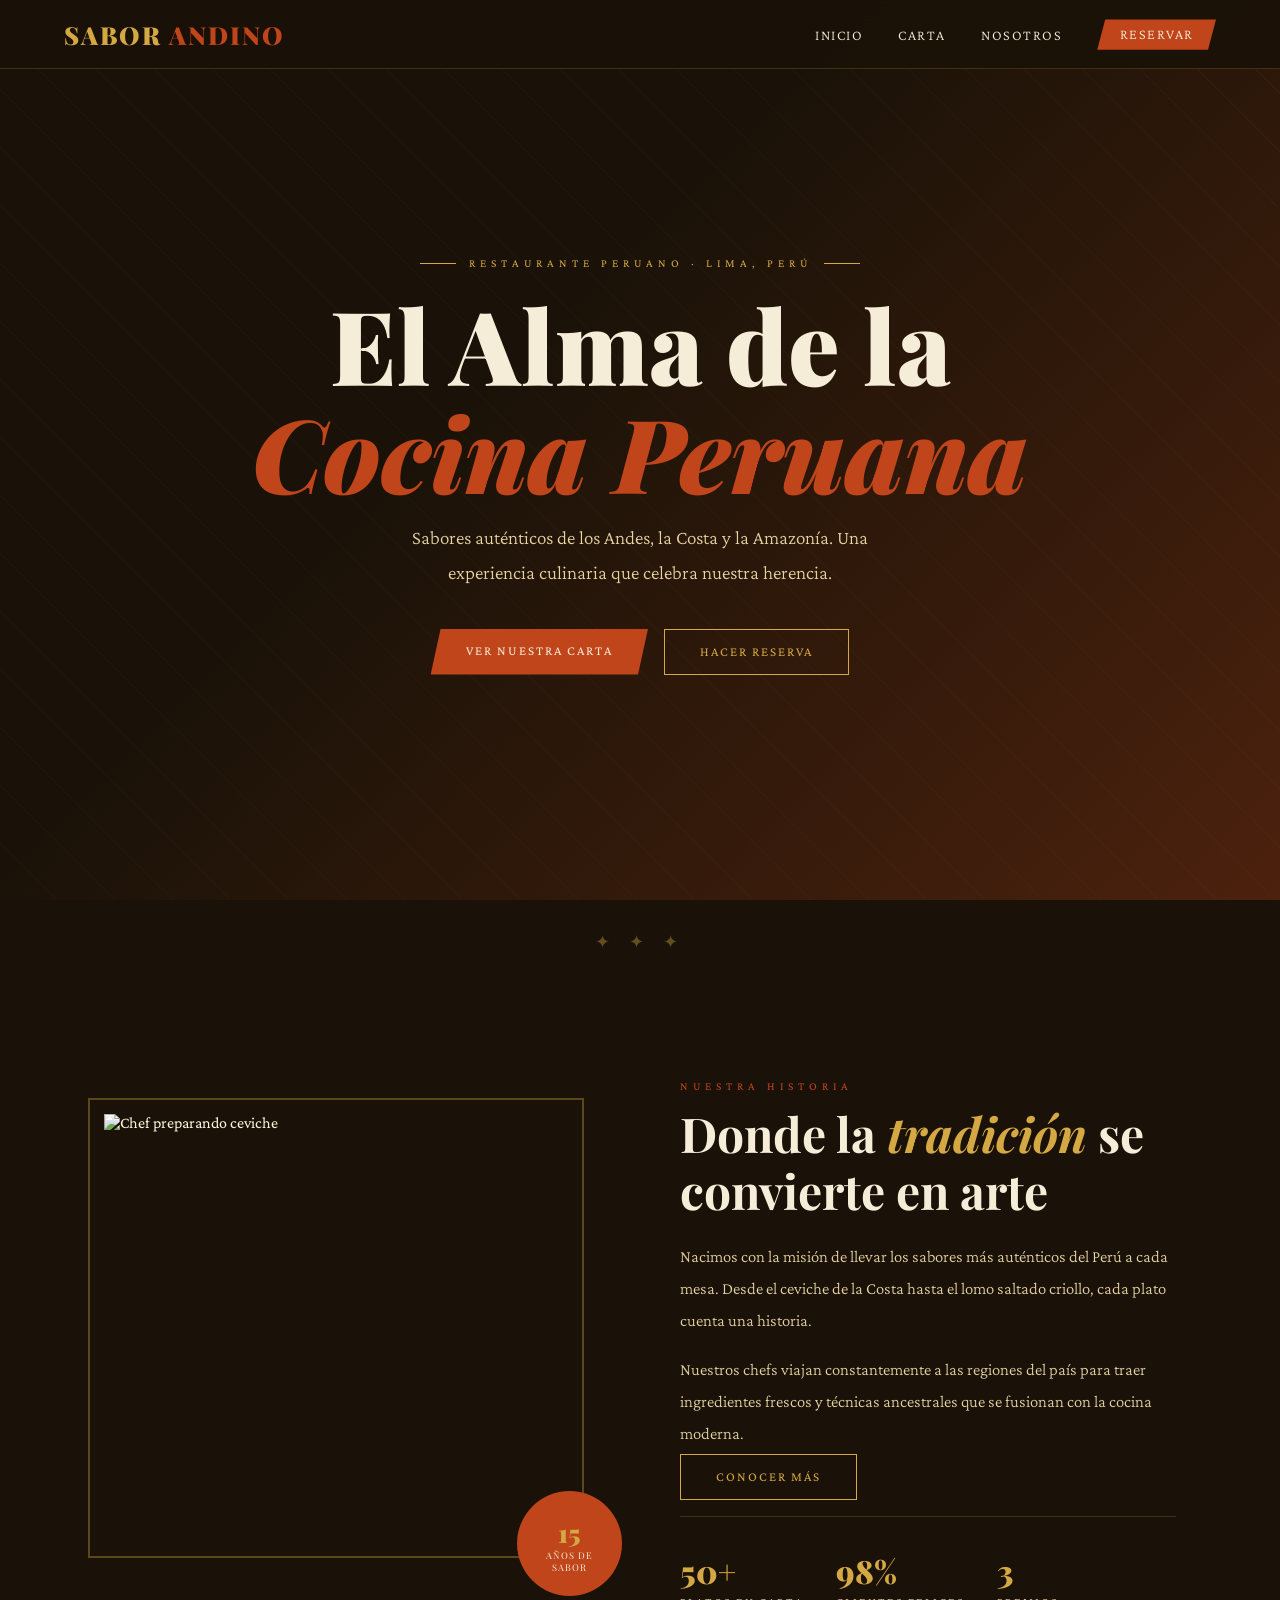
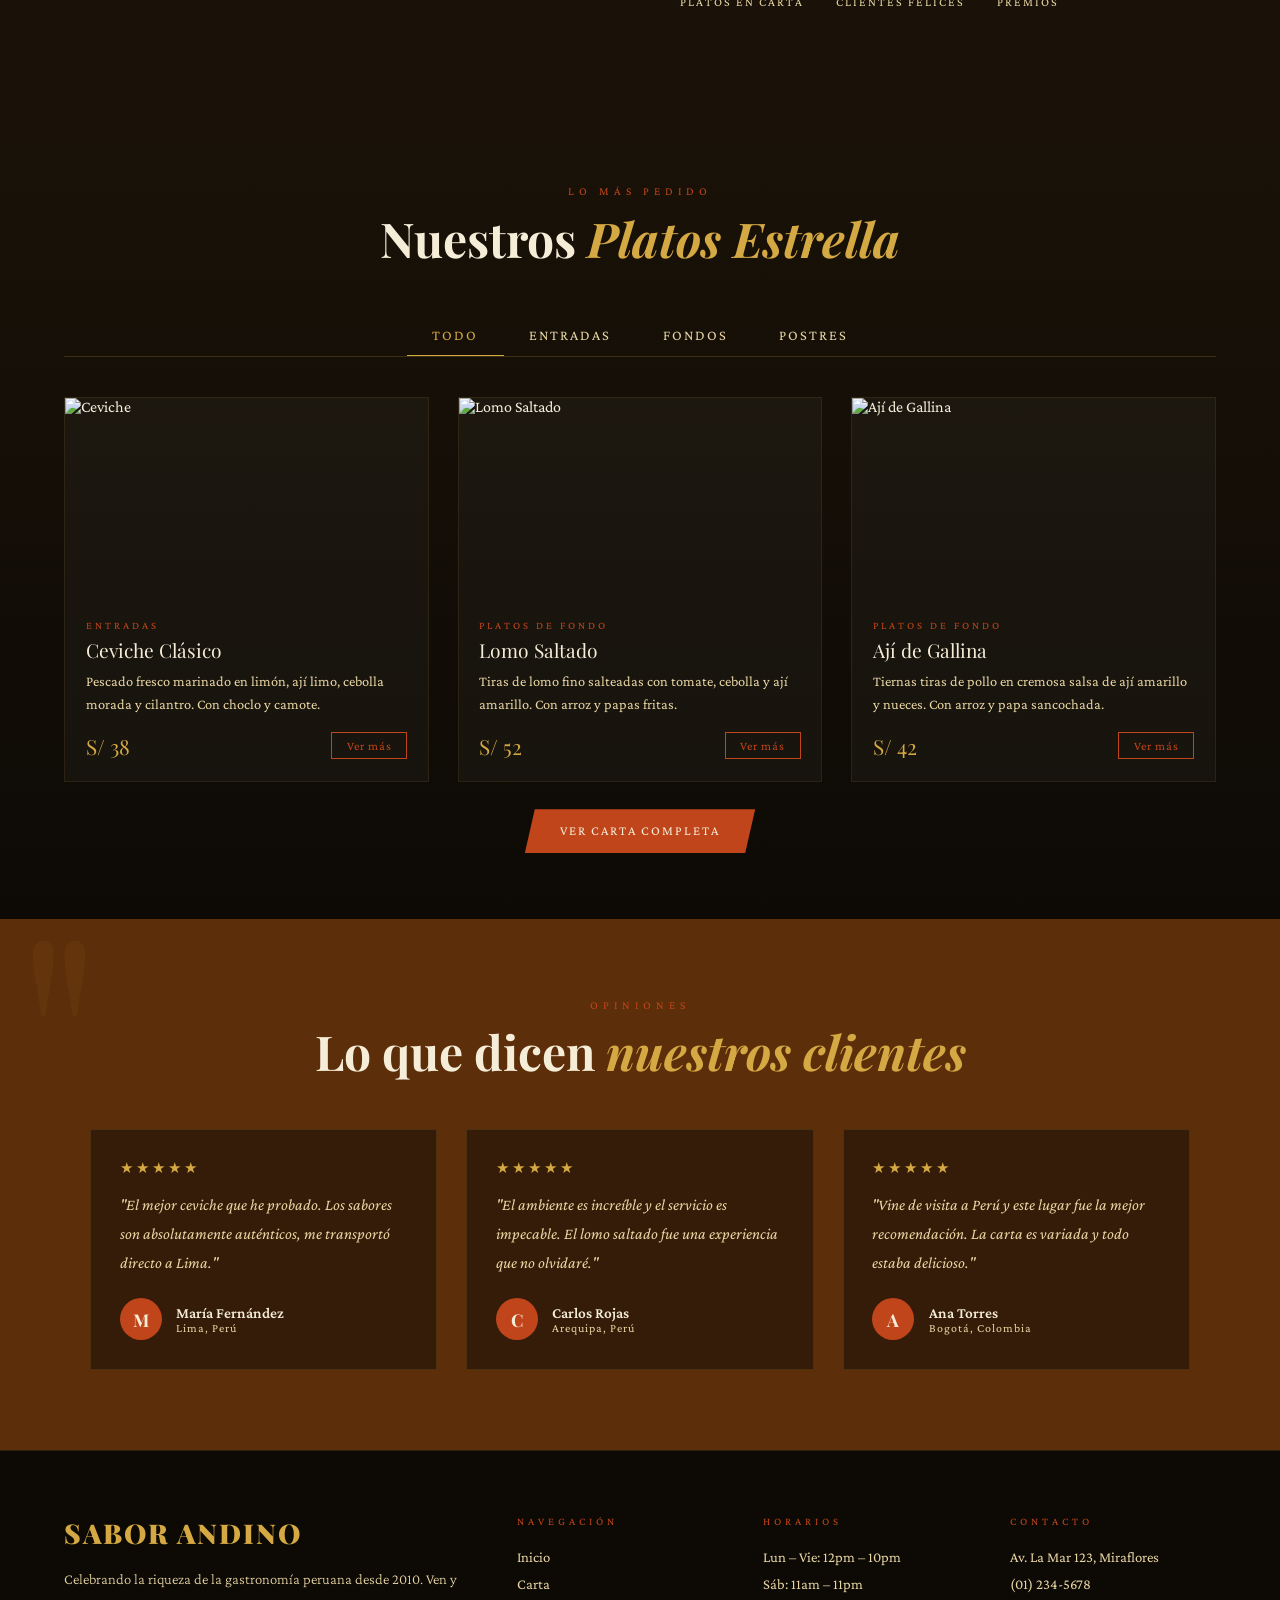
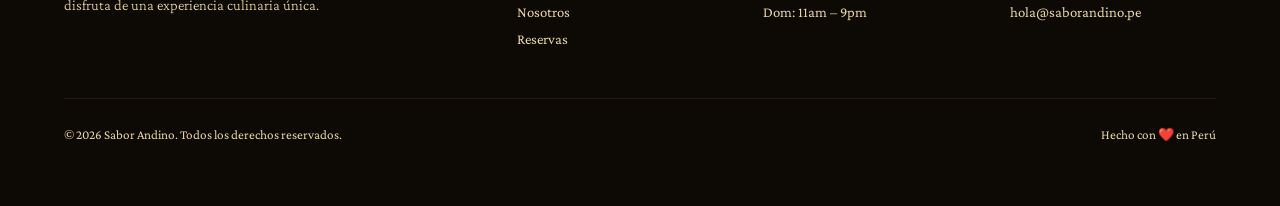
==== index.html @ c0b50a7e "Primer avance: 4 páginas con responsive" ====
<!DOCTYPE html>
<html lang="es">
<head>
  <meta charset="UTF-8" />
  <meta name="viewport" content="width=device-width, initial-scale=1.0"/>
  <title>Sabor Andino – Restaurante Peruano</title>
  <link rel="preconnect" href="https://fonts.googleapis.com"/>
  <link rel="preconnect" href="https://fonts.gstatic.com" crossorigin/>
  <link href="https://fonts.googleapis.com/css2?family=Playfair+Display:ital,wght@0,400;0,700;0,900;1,400&family=Crimson+Pro:ital,wght@0,300;0,400;0,600;1,300&display=swap" rel="stylesheet"/>
  <style>
    /* ===================== VARIABLES ===================== */
    :root {
      --terracota: #C0451A;
      --gold:      #D4A843;
      --cream:     #F5EDD8;
      --dark:      #1A1208;
      --brown:     #5C2E0A;
      --sand:      #E8D5A3;
    }

    /* ===================== RESET ===================== */
    *, *::before, *::after { margin:0; padding:0; box-sizing:border-box; }
    html { scroll-behavior:smooth; }
    body { font-family:'Crimson Pro',serif; background:var(--dark); color:var(--cream); overflow-x:hidden; }
    img  { display:block; max-width:100%; }
    a    { text-decoration:none; }

    /* ===================== NAV ===================== */
    nav {
      position:fixed; top:0; left:0; right:0; z-index:200;
      display:flex; align-items:center; justify-content:space-between;
      padding:1.1rem 4rem;
      background:rgba(26,18,8,.93);
      backdrop-filter:blur(12px);
      border-bottom:1px solid rgba(212,168,67,.2);
      transition:padding .3s;
    }
    .nav-logo {
      font-family:'Playfair Display',serif;
      font-size:1.55rem; font-weight:900;
      color:var(--gold); letter-spacing:2px; text-transform:uppercase;
    }
    .nav-logo span { color:var(--terracota); }

    /* Links desktop */
    .nav-links { list-style:none; display:flex; gap:2.2rem; }
    .nav-links a {
      color:var(--cream); font-size:.9rem;
      letter-spacing:1.5px; text-transform:uppercase; font-weight:300;
      transition:color .3s;
    }
    .nav-links a:hover { color:var(--gold); }
    .nav-links .btn-reserva {
      background:var(--terracota); color:var(--cream)!important;
      padding:.45rem 1.4rem;
      clip-path:polygon(8px 0,100% 0,calc(100% - 8px) 100%,0 100%);
    }
    .nav-links .btn-reserva:hover { background:var(--gold); color:var(--dark)!important; }

    /* Botón hamburguesa (oculto en desktop) */
    .hamburger {
      display:none; flex-direction:column; gap:5px;
      cursor:pointer; background:none; border:none; padding:4px;
    }
    .hamburger span {
      display:block; width:24px; height:2px;
      background:var(--cream); border-radius:2px;
      transition:transform .3s, opacity .3s;
    }
    .hamburger.open span:nth-child(1) { transform:translateY(7px) rotate(45deg); }
    .hamburger.open span:nth-child(2) { opacity:0; }
    .hamburger.open span:nth-child(3) { transform:translateY(-7px) rotate(-45deg); }

    /* Menú desplegable móvil */
    .mobile-menu {
      display:none; flex-direction:column;
      position:fixed; top:60px; left:0; right:0; z-index:199;
      background:rgba(26,18,8,.98);
      border-bottom:1px solid rgba(212,168,67,.2);
    }
    .mobile-menu.open { display:flex; }
    .mobile-menu a {
      color:var(--cream); font-size:1.05rem;
      letter-spacing:2px; text-transform:uppercase;
      padding:1.1rem 2rem;
      border-bottom:1px solid rgba(212,168,67,.08);
      transition:background .2s, color .2s;
    }
    .mobile-menu a:hover { background:rgba(212,168,67,.07); color:var(--gold); }
    .mobile-menu .btn-reserva-m {
      background:var(--terracota); color:var(--cream)!important;
      text-align:center; margin:1rem 2rem 1.5rem;
      padding:.8rem; clip-path:polygon(8px 0,100% 0,calc(100% - 8px) 100%,0 100%);
    }

    /* ===================== HERO ===================== */
    .hero {
      min-height:100vh; position:relative;
      display:flex; align-items:center; justify-content:center;
      overflow:hidden; padding:6rem 1.5rem 4rem;
    }
    .hero-bg {
      position:absolute; inset:0;
      background:
        linear-gradient(135deg,rgba(26,18,8,.85) 40%,rgba(192,69,26,.3) 100%),
        url('https://images.unsplash.com/photo-1555939594-58d7cb561ad1?w=1600&q=80') center/cover no-repeat;
    }
    .hero-pattern {
      position:absolute; inset:0;
      background-image:repeating-linear-gradient(45deg,transparent,transparent 40px,rgba(212,168,67,.04) 40px,rgba(212,168,67,.04) 41px);
    }
    .hero-content {
      position:relative; text-align:center;
      max-width:780px; margin:0 auto;
      animation:fadeInUp .9s ease forwards;
    }
    .hero-tag {
      font-size:.72rem; letter-spacing:5px; text-transform:uppercase;
      color:var(--gold); margin-bottom:1.3rem;
      display:flex; align-items:center; justify-content:center; gap:.8rem; flex-wrap:wrap;
    }
    .hero-tag::before,.hero-tag::after { content:''; width:36px; height:1px; background:var(--gold); }
    .hero h1 {
      font-family:'Playfair Display',serif;
      font-size:clamp(2.5rem,8vw,6.5rem);
      font-weight:900; line-height:1.05; margin-bottom:1rem;
    }
    .hero h1 em { font-style:italic; color:var(--terracota); }
    .hero-sub {
      font-size:clamp(.95rem,2.5vw,1.2rem); font-weight:300;
      color:var(--sand); max-width:460px; margin:0 auto 2.4rem; line-height:1.8;
    }
    .hero-btns { display:flex; gap:1rem; justify-content:center; flex-wrap:wrap; }
    .btn-primary {
      background:var(--terracota); color:var(--cream);
      padding:.9rem 2.2rem; font-size:.82rem;
      letter-spacing:2px; text-transform:uppercase;
      clip-path:polygon(10px 0,100% 0,calc(100% - 10px) 100%,0 100%);
      transition:all .3s; font-family:'Crimson Pro',serif;
    }
    .btn-primary:hover { background:var(--gold); color:var(--dark); transform:translateY(-2px); }
    .btn-outline {
      border:1px solid var(--gold); color:var(--gold);
      padding:.9rem 2.2rem; font-size:.82rem;
      letter-spacing:2px; text-transform:uppercase;
      transition:all .3s; font-family:'Crimson Pro',serif;
    }
    .btn-outline:hover { background:var(--gold); color:var(--dark); }

    /* ===================== UTILIDADES ===================== */
    .section-tag { font-size:.72rem; letter-spacing:5px; text-transform:uppercase; color:var(--terracota); margin-bottom:.8rem; }
    .section-title { font-family:'Playfair Display',serif; font-size:clamp(1.7rem,4vw,3rem); font-weight:700; line-height:1.2; margin-bottom:1.3rem; }
    .section-title em { font-style:italic; color:var(--gold); }
    .divider { text-align:center; padding:2rem 0; color:var(--gold); font-size:1.1rem; letter-spacing:8px; opacity:.4; }

    /* ===================== ABOUT ===================== */
    .about {
      padding:6rem 4rem; max-width:1200px; margin:0 auto;
      display:grid; grid-template-columns:1fr 1fr; gap:5rem; align-items:center;
    }
    .about-img-wrap { position:relative; }
    .about-img { width:100%; height:460px; object-fit:cover; filter:sepia(20%); }
    .about-img-accent { position:absolute; top:-16px; left:-16px; right:16px; bottom:16px; border:2px solid var(--gold); z-index:-1; opacity:.35; }
    .about-badge {
      position:absolute; bottom:-22px; right:-22px;
      width:105px; height:105px; background:var(--terracota);
      border-radius:50%; display:flex; flex-direction:column;
      align-items:center; justify-content:center; text-align:center;
      font-family:'Playfair Display',serif;
    }
    .about-badge .year { font-size:1.6rem; font-weight:900; color:var(--gold); }
    .about-badge .label { font-size:.58rem; letter-spacing:1px; text-transform:uppercase; color:var(--cream); }
    .about-text { font-size:1.05rem; line-height:1.9; color:var(--sand); font-weight:300; margin-bottom:1.1rem; }
    .about-stats { display:flex; gap:2rem; margin-top:2rem; padding-top:2rem; border-top:1px solid rgba(212,168,67,.2); flex-wrap:wrap; }
    .stat-num { font-family:'Playfair Display',serif; font-size:2rem; font-weight:900; color:var(--gold); }
    .stat-label { font-size:.75rem; letter-spacing:2px; text-transform:uppercase; color:var(--sand); margin-top:.15rem; }

    /* ===================== MENÚ ===================== */
    .menu-section { padding:5rem 4rem; background:linear-gradient(180deg,var(--dark) 0%,#0D0A05 100%); }
    .menu-section-header { text-align:center; margin-bottom:3rem; }
    .menu-tabs {
      display:flex; justify-content:center;
      margin-bottom:2.5rem; border-bottom:1px solid rgba(212,168,67,.2);
      overflow-x:auto; -webkit-overflow-scrolling:touch;
    }
    .menu-tab {
      background:none; border:none; color:var(--sand);
      padding:.75rem 1.6rem; font-family:'Crimson Pro',serif;
      font-size:.9rem; letter-spacing:2px; text-transform:uppercase;
      cursor:pointer; border-bottom:2px solid transparent;
      margin-bottom:-1px; transition:all .3s; white-space:nowrap;
    }
    .menu-tab.active,.menu-tab:hover { color:var(--gold); border-bottom-color:var(--gold); }
    .menu-grid {
      display:grid;
      grid-template-columns:repeat(auto-fit,minmax(270px,1fr));
      gap:1.8rem; max-width:1200px; margin:0 auto;
    }
    .menu-card { background:rgba(255,255,255,.03); border:1px solid rgba(212,168,67,.1); overflow:hidden; transition:all .4s; cursor:pointer; }
    .menu-card:hover { border-color:var(--gold); transform:translateY(-5px); box-shadow:0 16px 50px rgba(192,69,26,.18); }
    .menu-card-img { width:100%; height:200px; object-fit:cover; transition:transform .4s; filter:saturate(90%); }
    .menu-card:hover .menu-card-img { transform:scale(1.04); }
    .menu-card-body { padding:1.3rem; }
    .menu-card-category { font-size:.67rem; letter-spacing:3px; text-transform:uppercase; color:var(--terracota); margin-bottom:.4rem; }
    .menu-card-name { font-family:'Playfair Display',serif; font-size:1.2rem; color:var(--cream); margin-bottom:.4rem; }
    .menu-card-desc { font-size:.9rem; color:var(--sand); line-height:1.6; margin-bottom:1rem; }
    .menu-card-footer { display:flex; justify-content:space-between; align-items:center; }
    .menu-card-price { font-family:'Playfair Display',serif; font-size:1.3rem; color:var(--gold); }
    .menu-card-btn { background:none; border:1px solid var(--terracota); color:var(--terracota); padding:.35rem .9rem; font-family:'Crimson Pro',serif; font-size:.78rem; letter-spacing:1px; cursor:pointer; transition:all .3s; }
    .menu-card-btn:hover { background:var(--terracota); color:var(--cream); }
    .menu-cta { text-align:center; margin-top:2.5rem; }

    /* ===================== TESTIMONIOS ===================== */
    .testimonials { padding:5rem 4rem; background:var(--brown); position:relative; overflow:hidden; }
    .testimonials::before { content:'"'; position:absolute; top:-2rem; left:1rem; font-family:'Playfair Display',serif; font-size:18rem; color:rgba(212,168,67,.06); line-height:1; pointer-events:none; }
    .testimonials-header { text-align:center; margin-bottom:3rem; }
    .testimonials-grid { display:grid; grid-template-columns:repeat(auto-fit,minmax(250px,1fr)); gap:1.8rem; max-width:1100px; margin:0 auto; }
    .testimonial-card { background:rgba(26,18,8,.6); border:1px solid rgba(212,168,67,.15); padding:1.8rem; }
    .stars { color:var(--gold); font-size:.95rem; margin-bottom:.9rem; letter-spacing:3px; }
    .testimonial-text { font-style:italic; font-size:1rem; line-height:1.8; color:var(--sand); margin-bottom:1.3rem; }
    .testimonial-author { display:flex; align-items:center; gap:.9rem; }
    .author-avatar { width:42px; height:42px; border-radius:50%; background:var(--terracota); display:flex; align-items:center; justify-content:center; font-family:'Playfair Display',serif; font-size:1.1rem; color:var(--cream); font-weight:700; flex-shrink:0; }
    .author-name { font-weight:600; color:var(--cream); font-size:.95rem; }
    .author-location { font-size:.75rem; color:var(--sand); letter-spacing:1px; }

    /* ===================== FOOTER ===================== */
    footer { background:#0D0A05; border-top:1px solid rgba(212,168,67,.15); padding:4rem; display:grid; grid-template-columns:2fr 1fr 1fr 1fr; gap:2.5rem; }
    .footer-logo { font-family:'Playfair Display',serif; font-size:1.7rem; font-weight:900; color:var(--gold); letter-spacing:2px; text-transform:uppercase; margin-bottom:.9rem; }
    .footer-desc { font-size:.92rem; color:var(--sand); line-height:1.8; font-weight:300; }
    .footer-heading { font-size:.68rem; letter-spacing:4px; text-transform:uppercase; color:var(--terracota); margin-bottom:1.3rem; }
    footer ul { list-style:none; }
    footer ul li { margin-bottom:.65rem; }
    footer ul a { color:var(--sand); font-size:.92rem; transition:color .3s; }
    footer ul a:hover { color:var(--gold); }
    .footer-bottom { grid-column:1/-1; border-top:1px solid rgba(212,168,67,.1); padding-top:1.8rem; display:flex; justify-content:space-between; align-items:center; flex-wrap:wrap; gap:1rem; font-size:.82rem; color:var(--sand); }

    /* ===================== REVEAL ===================== */
    .reveal { opacity:0; transform:translateY(36px); transition:opacity .7s ease,transform .7s ease; }
    .reveal.visible { opacity:1; transform:translateY(0); }

    @keyframes fadeInUp { from{opacity:0;transform:translateY(28px)} to{opacity:1;transform:translateY(0)} }

    /* ============================================================
       RESPONSIVE
       Breakpoints: desktop >992 | tablet 768-992 | móvil <768 | xs <400
       ============================================================ */

    /* ---- TABLET (≤ 992px) ---- */
    @media (max-width:992px) {
      nav { padding:1rem 2rem; }

      .about { grid-template-columns:1fr; padding:5rem 2rem; gap:3rem; }
      .about-img { height:380px; }

      footer { grid-template-columns:1fr 1fr; padding:3rem 2rem; }

      .menu-section { padding:4rem 2rem; }
      .testimonials { padding:4rem 2rem; }
    }

    /* ---- MÓVIL (≤ 768px) ---- */
    @media (max-width:768px) {
      /* nav: ocultar links, mostrar hamburguesa */
      nav { padding:.85rem 1.3rem; }
      .nav-links  { display:none; }
      .hamburger  { display:flex; }

      /* hero */
      .hero { padding:5.5rem 1.2rem 3rem; }
      .hero-tag   { font-size:.63rem; letter-spacing:3px; }
      .hero-btns  { flex-direction:column; align-items:center; }
      .btn-primary,.btn-outline { width:100%; max-width:280px; text-align:center; }

      /* about */
      .about { padding:3.5rem 1.3rem; gap:2.5rem; }
      .about-img  { height:270px; }
      .about-badge { width:86px; height:86px; bottom:-16px; right:-10px; }
      .about-badge .year { font-size:1.35rem; }
      .about-img-accent { display:none; }
      .about-stats { gap:1.2rem; }

      /* menú */
      .menu-section { padding:3rem 1.3rem; }
      .menu-tabs    { justify-content:flex-start; padding-bottom:.5rem; }
      .menu-tab     { padding:.65rem 1rem; font-size:.8rem; }
      .menu-grid    { grid-template-columns:1fr; }

      /* testimonios */
      .testimonials { padding:3rem 1.3rem; }
      .testimonials::before { font-size:9rem; }
      .testimonials-grid { grid-template-columns:1fr; }

      /* footer */
      footer { grid-template-columns:1fr; padding:2.5rem 1.3rem; gap:2rem; }
      .footer-bottom { flex-direction:column; text-align:center; }
    }

    /* ---- MÓVIL PEQUEÑO (≤ 400px) ---- */
    @media (max-width:400px) {
      .nav-logo   { font-size:1.2rem; }
      .hero h1    { font-size:2rem; }
      .section-title { font-size:1.5rem; }
      .menu-tab   { padding:.55rem .75rem; font-size:.75rem; }
      .about-stats { flex-direction:column; gap:.8rem; }
    }
  </style>
</head>
<body>

<!-- ===== NAV ===== -->
<nav id="navbar">
  <div class="nav-logo">Sabor <span>Andino</span></div>

  <ul class="nav-links">
    <li><a href="index.html">Inicio</a></li>
    <li><a href="menu.html">Carta</a></li>
    <li><a href="nosotros.html">Nosotros</a></li>
    <li><a href="reservas.html" class="btn-reserva">Reservar</a></li>
  </ul>

  <button class="hamburger" id="hamburger" aria-label="Abrir menú">
    <span></span><span></span><span></span>
  </button>
</nav>

<!-- Menú móvil desplegable -->
<nav class="mobile-menu" id="mobileMenu">
  <a href="index.html">Inicio</a>
  <a href="menu.html">Carta</a>
  <a href="nosotros.html">Nosotros</a>
  <a href="reservas.html" class="btn-reserva-m">Reservar Mesa</a>
</nav>

<!-- ===== HERO ===== -->
<section class="hero">
  <div class="hero-bg"></div>
  <div class="hero-pattern"></div>
  <div class="hero-content">
    <div class="hero-tag">Restaurante Peruano · Lima, Perú</div>
    <h1>El Alma de la<br/><em>Cocina Peruana</em></h1>
    <p class="hero-sub">Sabores auténticos de los Andes, la Costa y la Amazonía. Una experiencia culinaria que celebra nuestra herencia.</p>
    <div class="hero-btns">
      <a href="menu.html" class="btn-primary">Ver Nuestra Carta</a>
      <a href="reservas.html" class="btn-outline">Hacer Reserva</a>
    </div>
  </div>
</section>

<div class="divider">✦ ✦ ✦</div>

<!-- ===== ABOUT ===== -->
<section class="about">
  <div class="about-img-wrap reveal">
    <div class="about-img-accent"></div>
    <img class="about-img" src="https://images.unsplash.com/photo-1565299585323-38d6b0865b47?w=800&q=80" alt="Chef preparando ceviche"/>
    <div class="about-badge"><div class="year">15</div><div class="label">años de<br/>sabor</div></div>
  </div>
  <div class="reveal">
    <div class="section-tag">Nuestra Historia</div>
    <h2 class="section-title">Donde la <em>tradición</em> se convierte en arte</h2>
    <p class="about-text">Nacimos con la misión de llevar los sabores más auténticos del Perú a cada mesa. Desde el ceviche de la Costa hasta el lomo saltado criollo, cada plato cuenta una historia.</p>
    <p class="about-text">Nuestros chefs viajan constantemente a las regiones del país para traer ingredientes frescos y técnicas ancestrales que se fusionan con la cocina moderna.</p>
    <a href="nosotros.html" class="btn-outline">Conocer Más</a>
    <div class="about-stats">
      <div><div class="stat-num">50+</div><div class="stat-label">Platos en carta</div></div>
      <div><div class="stat-num">98%</div><div class="stat-label">Clientes felices</div></div>
      <div><div class="stat-num">3</div><div class="stat-label">Premios</div></div>
    </div>
  </div>
</section>

<!-- ===== MENÚ PREVIEW ===== -->
<section class="menu-section">
  <div class="menu-section-header reveal">
    <div class="section-tag">Lo más pedido</div>
    <h2 class="section-title">Nuestros <em>Platos Estrella</em></h2>
  </div>
  <div class="menu-tabs">
    <button class="menu-tab active" onclick="filterMenu('todo',this)">Todo</button>
    <button class="menu-tab" onclick="filterMenu('entradas',this)">Entradas</button>
    <button class="menu-tab" onclick="filterMenu('fondos',this)">Fondos</button>
    <button class="menu-tab" onclick="filterMenu('postres',this)">Postres</button>
  </div>
  <div class="menu-grid" id="menuGrid">
    <div class="menu-card reveal" data-cat="entradas">
      <img class="menu-card-img" src="https://images.unsplash.com/photo-1565299624946-b28f40a0ae38?w=600&q=80" alt="Ceviche"/>
      <div class="menu-card-body">
        <div class="menu-card-category">Entradas</div>
        <div class="menu-card-name">Ceviche Clásico</div>
        <p class="menu-card-desc">Pescado fresco marinado en limón, ají limo, cebolla morada y cilantro. Con choclo y camote.</p>
        <div class="menu-card-footer"><div class="menu-card-price">S/ 38</div><button class="menu-card-btn" onclick="window.location='menu.html'">Ver más</button></div>
      </div>
    </div>
    <div class="menu-card reveal" data-cat="fondos">
      <img class="menu-card-img" src="https://images.unsplash.com/photo-1432139555190-58524dae6a55?w=600&q=80" alt="Lomo Saltado"/>
      <div class="menu-card-body">
        <div class="menu-card-category">Platos de Fondo</div>
        <div class="menu-card-name">Lomo Saltado</div>
        <p class="menu-card-desc">Tiras de lomo fino salteadas con tomate, cebolla y ají amarillo. Con arroz y papas fritas.</p>
        <div class="menu-card-footer"><div class="menu-card-price">S/ 52</div><button class="menu-card-btn" onclick="window.location='menu.html'">Ver más</button></div>
      </div>
    </div>
    <div class="menu-card reveal" data-cat="fondos">
      <img class="menu-card-img" src="https://images.unsplash.com/photo-1534482421-64566f976cfa?w=600&q=80" alt="Ají de Gallina"/>
      <div class="menu-card-body">
        <div class="menu-card-category">Platos de Fondo</div>
        <div class="menu-card-name">Ají de Gallina</div>
        <p class="menu-card-desc">Tiernas tiras de pollo en cremosa salsa de ají amarillo y nueces. Con arroz y papa sancochada.</p>
        <div class="menu-card-footer"><div class="menu-card-price">S/ 42</div><button class="menu-card-btn" onclick="window.location='menu.html'">Ver más</button></div>
      </div>
    </div>
  </div>
  <div class="menu-cta reveal"><a href="menu.html" class="btn-primary">Ver Carta Completa</a></div>
</section>

<!-- ===== TESTIMONIOS ===== -->
<section class="testimonials">
  <div class="testimonials-header reveal">
    <div class="section-tag">Opiniones</div>
    <h2 class="section-title">Lo que dicen <em>nuestros clientes</em></h2>
  </div>
  <div class="testimonials-grid">
    <div class="testimonial-card reveal">
      <div class="stars">★★★★★</div>
      <p class="testimonial-text">"El mejor ceviche que he probado. Los sabores son absolutamente auténticos, me transportó directo a Lima."</p>
      <div class="testimonial-author"><div class="author-avatar">M</div><div><div class="author-name">María Fernández</div><div class="author-location">Lima, Perú</div></div></div>
    </div>
    <div class="testimonial-card reveal">
      <div class="stars">★★★★★</div>
      <p class="testimonial-text">"El ambiente es increíble y el servicio es impecable. El lomo saltado fue una experiencia que no olvidaré."</p>
      <div class="testimonial-author"><div class="author-avatar">C</div><div><div class="author-name">Carlos Rojas</div><div class="author-location">Arequipa, Perú</div></div></div>
    </div>
    <div class="testimonial-card reveal">
      <div class="stars">★★★★★</div>
      <p class="testimonial-text">"Vine de visita a Perú y este lugar fue la mejor recomendación. La carta es variada y todo estaba delicioso."</p>
      <div class="testimonial-author"><div class="author-avatar">A</div><div><div class="author-name">Ana Torres</div><div class="author-location">Bogotá, Colombia</div></div></div>
    </div>
  </div>
</section>

<!-- ===== FOOTER ===== -->
<footer>
  <div>
    <div class="footer-logo">Sabor Andino</div>
    <p class="footer-desc">Celebrando la riqueza de la gastronomía peruana desde 2010. Ven y disfruta de una experiencia culinaria única.</p>
  </div>
  <div>
    <div class="footer-heading">Navegación</div>
    <ul>
      <li><a href="index.html">Inicio</a></li>
      <li><a href="menu.html">Carta</a></li>
      <li><a href="nosotros.html">Nosotros</a></li>
      <li><a href="reservas.html">Reservas</a></li>
    </ul>
  </div>
  <div>
    <div class="footer-heading">Horarios</div>
    <ul>
      <li><a href="#">Lun – Vie: 12pm – 10pm</a></li>
      <li><a href="#">Sáb: 11am – 11pm</a></li>
      <li><a href="#">Dom: 11am – 9pm</a></li>
    </ul>
  </div>
  <div>
    <div class="footer-heading">Contacto</div>
    <ul>
      <li><a href="#">Av. La Mar 123, Miraflores</a></li>
      <li><a href="#">(01) 234-5678</a></li>
      <li><a href="#">hola@saborandino.pe</a></li>
    </ul>
  </div>
  <div class="footer-bottom">
    <span>© 2026 Sabor Andino. Todos los derechos reservados.</span>
    <span>Hecho con ❤️ en Perú</span>
  </div>
</footer>

<script>
  /* Hamburguesa */
  const hamburger  = document.getElementById('hamburger');
  const mobileMenu = document.getElementById('mobileMenu');
  hamburger.addEventListener('click', () => {
    hamburger.classList.toggle('open');
    mobileMenu.classList.toggle('open');
  });
  mobileMenu.querySelectorAll('a').forEach(l => l.addEventListener('click', () => {
    hamburger.classList.remove('open');
    mobileMenu.classList.remove('open');
  }));

  /* Scroll reveal */
  const observer = new IntersectionObserver(entries => {
    entries.forEach(e => { if(e.isIntersecting) e.target.classList.add('visible'); });
  }, { threshold:0.1 });
  document.querySelectorAll('.reveal').forEach(r => observer.observe(r));

  /* Filtro menú */
  function filterMenu(cat, btn) {
    document.querySelectorAll('.menu-tab').forEach(t => t.classList.remove('active'));
    btn.classList.add('active');
    document.querySelectorAll('.menu-card').forEach(c => {
      c.style.display = (cat === 'todo' || c.dataset.cat === cat) ? 'block' : 'none';
    });
  }

  /* Nav shrink en scroll */
  window.addEventListener('scroll', () => {
    document.getElementById('navbar').style.padding =
      window.scrollY > 40 ? '.7rem 4rem' : '1.1rem 4rem';
  });
</script>
</body>
</html>
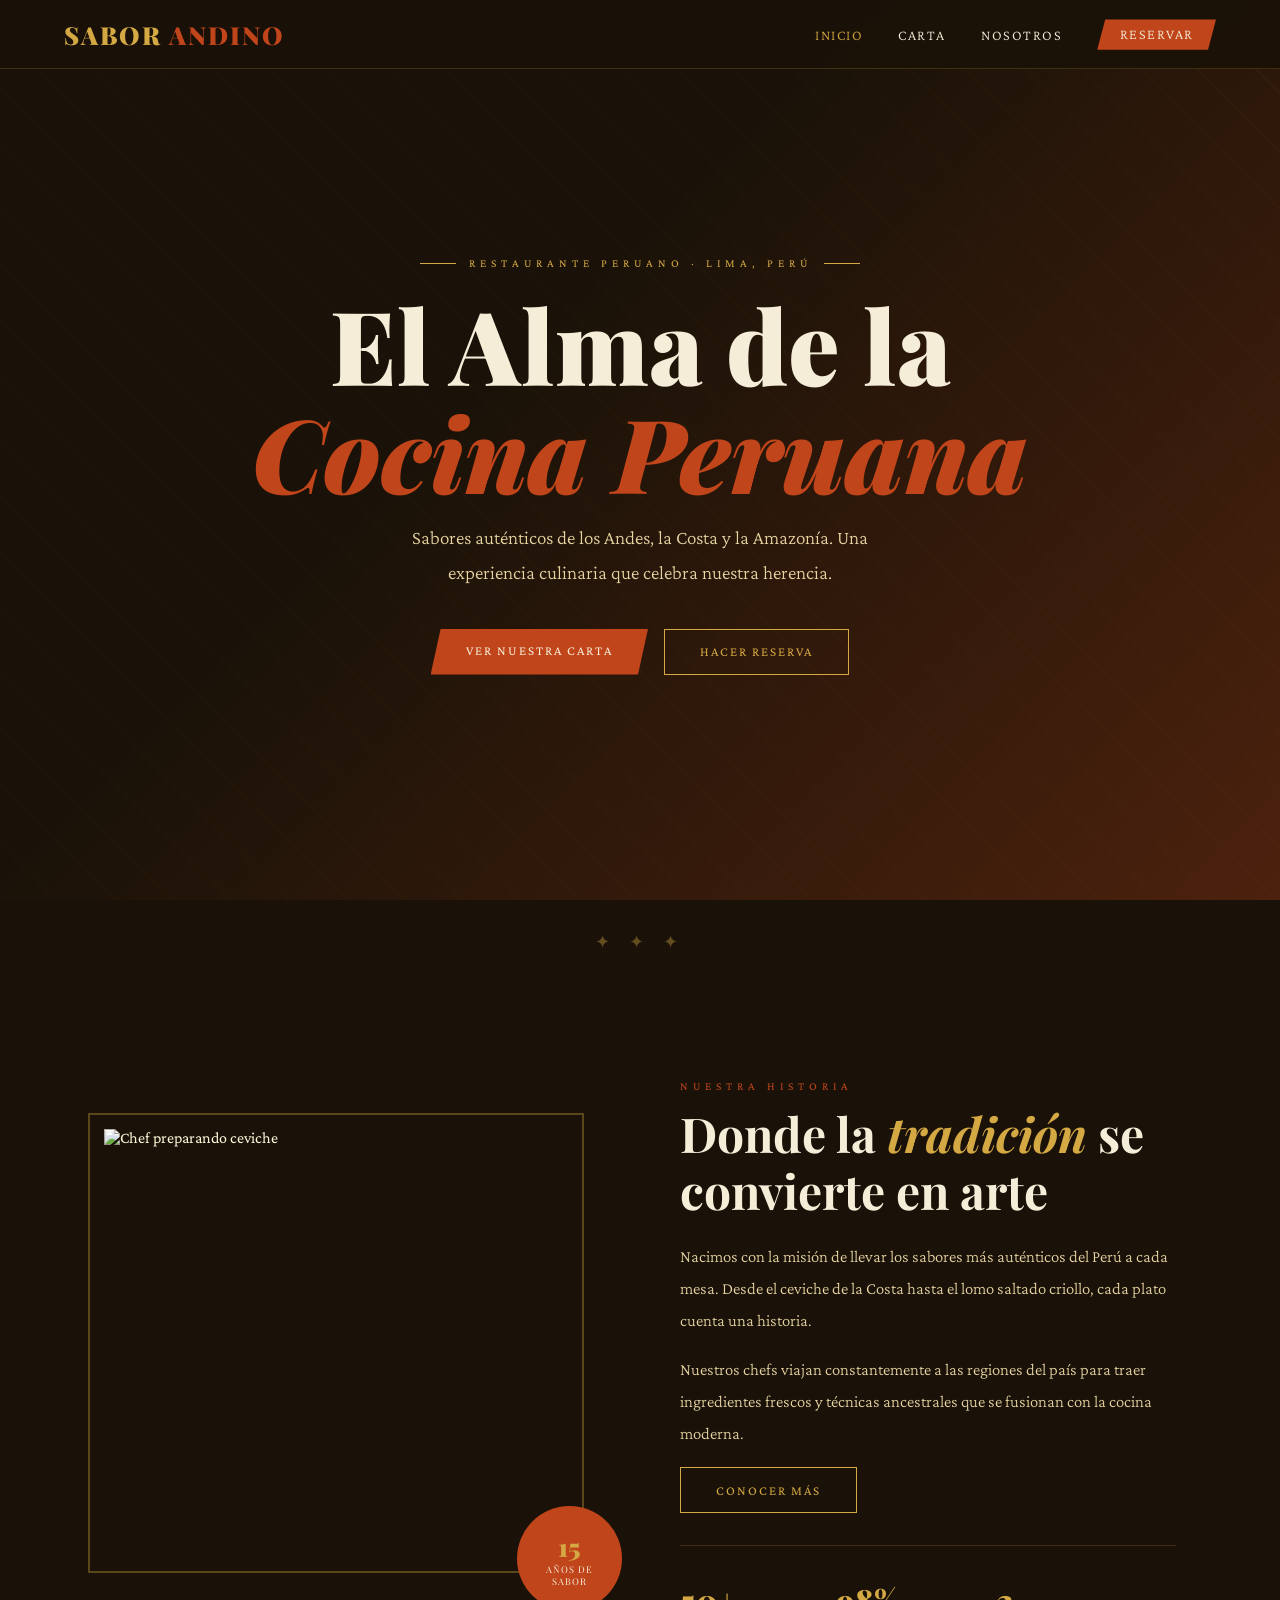
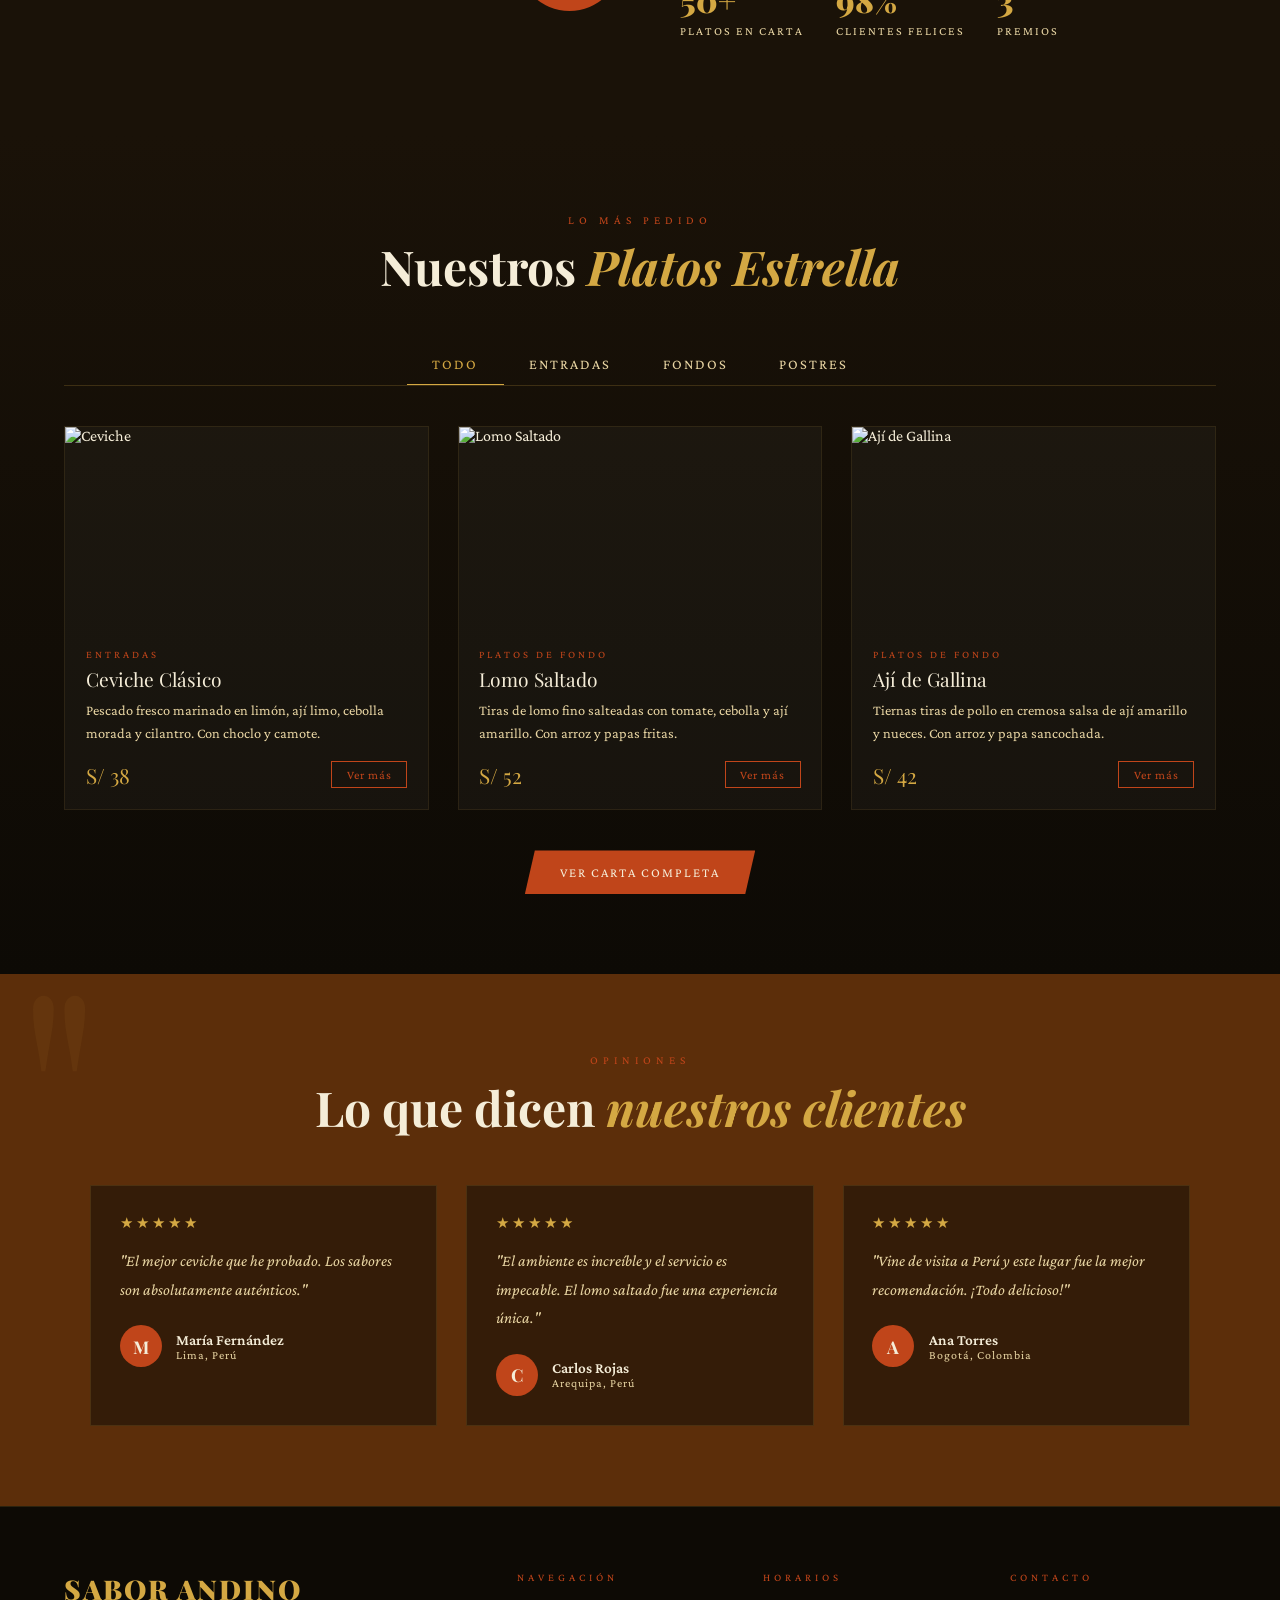
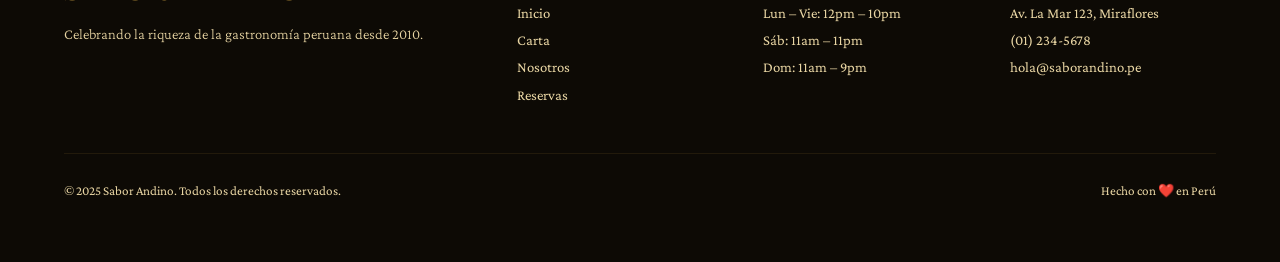
==== commit d9605a47: "Refactor: separar CSS en carpetas, responsive y estructura HTML limpia" ====
--- a/index.html
+++ b/index.html
@@ -1,513 +1,212 @@
 <!DOCTYPE html>
 <html lang="es">
 <head>
-  <meta charset="UTF-8" />
+  <meta charset="UTF-8"/>
   <meta name="viewport" content="width=device-width, initial-scale=1.0"/>
   <title>Sabor Andino – Restaurante Peruano</title>
   <link rel="preconnect" href="https://fonts.googleapis.com"/>
   <link rel="preconnect" href="https://fonts.gstatic.com" crossorigin/>
   <link href="https://fonts.googleapis.com/css2?family=Playfair+Display:ital,wght@0,400;0,700;0,900;1,400&family=Crimson+Pro:ital,wght@0,300;0,400;0,600;1,300&display=swap" rel="stylesheet"/>
-  <style>
-    /* ===================== VARIABLES ===================== */
-    :root {
-      --terracota: #C0451A;
-      --gold:      #D4A843;
-      --cream:     #F5EDD8;
-      --dark:      #1A1208;
-      --brown:     #5C2E0A;
-      --sand:      #E8D5A3;
-    }
-
-    /* ===================== RESET ===================== */
-    *, *::before, *::after { margin:0; padding:0; box-sizing:border-box; }
-    html { scroll-behavior:smooth; }
-    body { font-family:'Crimson Pro',serif; background:var(--dark); color:var(--cream); overflow-x:hidden; }
-    img  { display:block; max-width:100%; }
-    a    { text-decoration:none; }
-
-    /* ===================== NAV ===================== */
-    nav {
-      position:fixed; top:0; left:0; right:0; z-index:200;
-      display:flex; align-items:center; justify-content:space-between;
-      padding:1.1rem 4rem;
-      background:rgba(26,18,8,.93);
-      backdrop-filter:blur(12px);
-      border-bottom:1px solid rgba(212,168,67,.2);
-      transition:padding .3s;
-    }
-    .nav-logo {
-      font-family:'Playfair Display',serif;
-      font-size:1.55rem; font-weight:900;
-      color:var(--gold); letter-spacing:2px; text-transform:uppercase;
-    }
-    .nav-logo span { color:var(--terracota); }
-
-    /* Links desktop */
-    .nav-links { list-style:none; display:flex; gap:2.2rem; }
-    .nav-links a {
-      color:var(--cream); font-size:.9rem;
-      letter-spacing:1.5px; text-transform:uppercase; font-weight:300;
-      transition:color .3s;
-    }
-    .nav-links a:hover { color:var(--gold); }
-    .nav-links .btn-reserva {
-      background:var(--terracota); color:var(--cream)!important;
-      padding:.45rem 1.4rem;
-      clip-path:polygon(8px 0,100% 0,calc(100% - 8px) 100%,0 100%);
-    }
-    .nav-links .btn-reserva:hover { background:var(--gold); color:var(--dark)!important; }
-
-    /* Botón hamburguesa (oculto en desktop) */
-    .hamburger {
-      display:none; flex-direction:column; gap:5px;
-      cursor:pointer; background:none; border:none; padding:4px;
-    }
-    .hamburger span {
-      display:block; width:24px; height:2px;
-      background:var(--cream); border-radius:2px;
-      transition:transform .3s, opacity .3s;
-    }
-    .hamburger.open span:nth-child(1) { transform:translateY(7px) rotate(45deg); }
-    .hamburger.open span:nth-child(2) { opacity:0; }
-    .hamburger.open span:nth-child(3) { transform:translateY(-7px) rotate(-45deg); }
-
-    /* Menú desplegable móvil */
-    .mobile-menu {
-      display:none; flex-direction:column;
-      position:fixed; top:60px; left:0; right:0; z-index:199;
-      background:rgba(26,18,8,.98);
-      border-bottom:1px solid rgba(212,168,67,.2);
-    }
-    .mobile-menu.open { display:flex; }
-    .mobile-menu a {
-      color:var(--cream); font-size:1.05rem;
-      letter-spacing:2px; text-transform:uppercase;
-      padding:1.1rem 2rem;
-      border-bottom:1px solid rgba(212,168,67,.08);
-      transition:background .2s, color .2s;
-    }
-    .mobile-menu a:hover { background:rgba(212,168,67,.07); color:var(--gold); }
-    .mobile-menu .btn-reserva-m {
-      background:var(--terracota); color:var(--cream)!important;
-      text-align:center; margin:1rem 2rem 1.5rem;
-      padding:.8rem; clip-path:polygon(8px 0,100% 0,calc(100% - 8px) 100%,0 100%);
-    }
-
-    /* ===================== HERO ===================== */
-    .hero {
-      min-height:100vh; position:relative;
-      display:flex; align-items:center; justify-content:center;
-      overflow:hidden; padding:6rem 1.5rem 4rem;
-    }
-    .hero-bg {
-      position:absolute; inset:0;
-      background:
-        linear-gradient(135deg,rgba(26,18,8,.85) 40%,rgba(192,69,26,.3) 100%),
-        url('https://images.unsplash.com/photo-1555939594-58d7cb561ad1?w=1600&q=80') center/cover no-repeat;
-    }
-    .hero-pattern {
-      position:absolute; inset:0;
-      background-image:repeating-linear-gradient(45deg,transparent,transparent 40px,rgba(212,168,67,.04) 40px,rgba(212,168,67,.04) 41px);
-    }
-    .hero-content {
-      position:relative; text-align:center;
-      max-width:780px; margin:0 auto;
-      animation:fadeInUp .9s ease forwards;
-    }
-    .hero-tag {
-      font-size:.72rem; letter-spacing:5px; text-transform:uppercase;
-      color:var(--gold); margin-bottom:1.3rem;
-      display:flex; align-items:center; justify-content:center; gap:.8rem; flex-wrap:wrap;
-    }
-    .hero-tag::before,.hero-tag::after { content:''; width:36px; height:1px; background:var(--gold); }
-    .hero h1 {
-      font-family:'Playfair Display',serif;
-      font-size:clamp(2.5rem,8vw,6.5rem);
-      font-weight:900; line-height:1.05; margin-bottom:1rem;
-    }
-    .hero h1 em { font-style:italic; color:var(--terracota); }
-    .hero-sub {
-      font-size:clamp(.95rem,2.5vw,1.2rem); font-weight:300;
-      color:var(--sand); max-width:460px; margin:0 auto 2.4rem; line-height:1.8;
-    }
-    .hero-btns { display:flex; gap:1rem; justify-content:center; flex-wrap:wrap; }
-    .btn-primary {
-      background:var(--terracota); color:var(--cream);
-      padding:.9rem 2.2rem; font-size:.82rem;
-      letter-spacing:2px; text-transform:uppercase;
-      clip-path:polygon(10px 0,100% 0,calc(100% - 10px) 100%,0 100%);
-      transition:all .3s; font-family:'Crimson Pro',serif;
-    }
-    .btn-primary:hover { background:var(--gold); color:var(--dark); transform:translateY(-2px); }
-    .btn-outline {
-      border:1px solid var(--gold); color:var(--gold);
-      padding:.9rem 2.2rem; font-size:.82rem;
-      letter-spacing:2px; text-transform:uppercase;
-      transition:all .3s; font-family:'Crimson Pro',serif;
-    }
-    .btn-outline:hover { background:var(--gold); color:var(--dark); }
-
-    /* ===================== UTILIDADES ===================== */
-    .section-tag { font-size:.72rem; letter-spacing:5px; text-transform:uppercase; color:var(--terracota); margin-bottom:.8rem; }
-    .section-title { font-family:'Playfair Display',serif; font-size:clamp(1.7rem,4vw,3rem); font-weight:700; line-height:1.2; margin-bottom:1.3rem; }
-    .section-title em { font-style:italic; color:var(--gold); }
-    .divider { text-align:center; padding:2rem 0; color:var(--gold); font-size:1.1rem; letter-spacing:8px; opacity:.4; }
-
-    /* ===================== ABOUT ===================== */
-    .about {
-      padding:6rem 4rem; max-width:1200px; margin:0 auto;
-      display:grid; grid-template-columns:1fr 1fr; gap:5rem; align-items:center;
-    }
-    .about-img-wrap { position:relative; }
-    .about-img { width:100%; height:460px; object-fit:cover; filter:sepia(20%); }
-    .about-img-accent { position:absolute; top:-16px; left:-16px; right:16px; bottom:16px; border:2px solid var(--gold); z-index:-1; opacity:.35; }
-    .about-badge {
-      position:absolute; bottom:-22px; right:-22px;
-      width:105px; height:105px; background:var(--terracota);
-      border-radius:50%; display:flex; flex-direction:column;
-      align-items:center; justify-content:center; text-align:center;
-      font-family:'Playfair Display',serif;
-    }
-    .about-badge .year { font-size:1.6rem; font-weight:900; color:var(--gold); }
-    .about-badge .label { font-size:.58rem; letter-spacing:1px; text-transform:uppercase; color:var(--cream); }
-    .about-text { font-size:1.05rem; line-height:1.9; color:var(--sand); font-weight:300; margin-bottom:1.1rem; }
-    .about-stats { display:flex; gap:2rem; margin-top:2rem; padding-top:2rem; border-top:1px solid rgba(212,168,67,.2); flex-wrap:wrap; }
-    .stat-num { font-family:'Playfair Display',serif; font-size:2rem; font-weight:900; color:var(--gold); }
-    .stat-label { font-size:.75rem; letter-spacing:2px; text-transform:uppercase; color:var(--sand); margin-top:.15rem; }
-
-    /* ===================== MENÚ ===================== */
-    .menu-section { padding:5rem 4rem; background:linear-gradient(180deg,var(--dark) 0%,#0D0A05 100%); }
-    .menu-section-header { text-align:center; margin-bottom:3rem; }
-    .menu-tabs {
-      display:flex; justify-content:center;
-      margin-bottom:2.5rem; border-bottom:1px solid rgba(212,168,67,.2);
-      overflow-x:auto; -webkit-overflow-scrolling:touch;
-    }
-    .menu-tab {
-      background:none; border:none; color:var(--sand);
-      padding:.75rem 1.6rem; font-family:'Crimson Pro',serif;
-      font-size:.9rem; letter-spacing:2px; text-transform:uppercase;
-      cursor:pointer; border-bottom:2px solid transparent;
-      margin-bottom:-1px; transition:all .3s; white-space:nowrap;
-    }
-    .menu-tab.active,.menu-tab:hover { color:var(--gold); border-bottom-color:var(--gold); }
-    .menu-grid {
-      display:grid;
-      grid-template-columns:repeat(auto-fit,minmax(270px,1fr));
-      gap:1.8rem; max-width:1200px; margin:0 auto;
-    }
-    .menu-card { background:rgba(255,255,255,.03); border:1px solid rgba(212,168,67,.1); overflow:hidden; transition:all .4s; cursor:pointer; }
-    .menu-card:hover { border-color:var(--gold); transform:translateY(-5px); box-shadow:0 16px 50px rgba(192,69,26,.18); }
-    .menu-card-img { width:100%; height:200px; object-fit:cover; transition:transform .4s; filter:saturate(90%); }
-    .menu-card:hover .menu-card-img { transform:scale(1.04); }
-    .menu-card-body { padding:1.3rem; }
-    .menu-card-category { font-size:.67rem; letter-spacing:3px; text-transform:uppercase; color:var(--terracota); margin-bottom:.4rem; }
-    .menu-card-name { font-family:'Playfair Display',serif; font-size:1.2rem; color:var(--cream); margin-bottom:.4rem; }
-    .menu-card-desc { font-size:.9rem; color:var(--sand); line-height:1.6; margin-bottom:1rem; }
-    .menu-card-footer { display:flex; justify-content:space-between; align-items:center; }
-    .menu-card-price { font-family:'Playfair Display',serif; font-size:1.3rem; color:var(--gold); }
-    .menu-card-btn { background:none; border:1px solid var(--terracota); color:var(--terracota); padding:.35rem .9rem; font-family:'Crimson Pro',serif; font-size:.78rem; letter-spacing:1px; cursor:pointer; transition:all .3s; }
-    .menu-card-btn:hover { background:var(--terracota); color:var(--cream); }
-    .menu-cta { text-align:center; margin-top:2.5rem; }
-
-    /* ===================== TESTIMONIOS ===================== */
-    .testimonials { padding:5rem 4rem; background:var(--brown); position:relative; overflow:hidden; }
-    .testimonials::before { content:'"'; position:absolute; top:-2rem; left:1rem; font-family:'Playfair Display',serif; font-size:18rem; color:rgba(212,168,67,.06); line-height:1; pointer-events:none; }
-    .testimonials-header { text-align:center; margin-bottom:3rem; }
-    .testimonials-grid { display:grid; grid-template-columns:repeat(auto-fit,minmax(250px,1fr)); gap:1.8rem; max-width:1100px; margin:0 auto; }
-    .testimonial-card { background:rgba(26,18,8,.6); border:1px solid rgba(212,168,67,.15); padding:1.8rem; }
-    .stars { color:var(--gold); font-size:.95rem; margin-bottom:.9rem; letter-spacing:3px; }
-    .testimonial-text { font-style:italic; font-size:1rem; line-height:1.8; color:var(--sand); margin-bottom:1.3rem; }
-    .testimonial-author { display:flex; align-items:center; gap:.9rem; }
-    .author-avatar { width:42px; height:42px; border-radius:50%; background:var(--terracota); display:flex; align-items:center; justify-content:center; font-family:'Playfair Display',serif; font-size:1.1rem; color:var(--cream); font-weight:700; flex-shrink:0; }
-    .author-name { font-weight:600; color:var(--cream); font-size:.95rem; }
-    .author-location { font-size:.75rem; color:var(--sand); letter-spacing:1px; }
-
-    /* ===================== FOOTER ===================== */
-    footer { background:#0D0A05; border-top:1px solid rgba(212,168,67,.15); padding:4rem; display:grid; grid-template-columns:2fr 1fr 1fr 1fr; gap:2.5rem; }
-    .footer-logo { font-family:'Playfair Display',serif; font-size:1.7rem; font-weight:900; color:var(--gold); letter-spacing:2px; text-transform:uppercase; margin-bottom:.9rem; }
-    .footer-desc { font-size:.92rem; color:var(--sand); line-height:1.8; font-weight:300; }
-    .footer-heading { font-size:.68rem; letter-spacing:4px; text-transform:uppercase; color:var(--terracota); margin-bottom:1.3rem; }
-    footer ul { list-style:none; }
-    footer ul li { margin-bottom:.65rem; }
-    footer ul a { color:var(--sand); font-size:.92rem; transition:color .3s; }
-    footer ul a:hover { color:var(--gold); }
-    .footer-bottom { grid-column:1/-1; border-top:1px solid rgba(212,168,67,.1); padding-top:1.8rem; display:flex; justify-content:space-between; align-items:center; flex-wrap:wrap; gap:1rem; font-size:.82rem; color:var(--sand); }
-
-    /* ===================== REVEAL ===================== */
-    .reveal { opacity:0; transform:translateY(36px); transition:opacity .7s ease,transform .7s ease; }
-    .reveal.visible { opacity:1; transform:translateY(0); }
-
-    @keyframes fadeInUp { from{opacity:0;transform:translateY(28px)} to{opacity:1;transform:translateY(0)} }
-
-    /* ============================================================
-       RESPONSIVE
-       Breakpoints: desktop >992 | tablet 768-992 | móvil <768 | xs <400
-       ============================================================ */
-
-    /* ---- TABLET (≤ 992px) ---- */
-    @media (max-width:992px) {
-      nav { padding:1rem 2rem; }
-
-      .about { grid-template-columns:1fr; padding:5rem 2rem; gap:3rem; }
-      .about-img { height:380px; }
-
-      footer { grid-template-columns:1fr 1fr; padding:3rem 2rem; }
-
-      .menu-section { padding:4rem 2rem; }
-      .testimonials { padding:4rem 2rem; }
-    }
-
-    /* ---- MÓVIL (≤ 768px) ---- */
-    @media (max-width:768px) {
-      /* nav: ocultar links, mostrar hamburguesa */
-      nav { padding:.85rem 1.3rem; }
-      .nav-links  { display:none; }
-      .hamburger  { display:flex; }
-
-      /* hero */
-      .hero { padding:5.5rem 1.2rem 3rem; }
-      .hero-tag   { font-size:.63rem; letter-spacing:3px; }
-      .hero-btns  { flex-direction:column; align-items:center; }
-      .btn-primary,.btn-outline { width:100%; max-width:280px; text-align:center; }
-
-      /* about */
-      .about { padding:3.5rem 1.3rem; gap:2.5rem; }
-      .about-img  { height:270px; }
-      .about-badge { width:86px; height:86px; bottom:-16px; right:-10px; }
-      .about-badge .year { font-size:1.35rem; }
-      .about-img-accent { display:none; }
-      .about-stats { gap:1.2rem; }
-
-      /* menú */
-      .menu-section { padding:3rem 1.3rem; }
-      .menu-tabs    { justify-content:flex-start; padding-bottom:.5rem; }
-      .menu-tab     { padding:.65rem 1rem; font-size:.8rem; }
-      .menu-grid    { grid-template-columns:1fr; }
-
-      /* testimonios */
-      .testimonials { padding:3rem 1.3rem; }
-      .testimonials::before { font-size:9rem; }
-      .testimonials-grid { grid-template-columns:1fr; }
-
-      /* footer */
-      footer { grid-template-columns:1fr; padding:2.5rem 1.3rem; gap:2rem; }
-      .footer-bottom { flex-direction:column; text-align:center; }
-    }
-
-    /* ---- MÓVIL PEQUEÑO (≤ 400px) ---- */
-    @media (max-width:400px) {
-      .nav-logo   { font-size:1.2rem; }
-      .hero h1    { font-size:2rem; }
-      .section-title { font-size:1.5rem; }
-      .menu-tab   { padding:.55rem .75rem; font-size:.75rem; }
-      .about-stats { flex-direction:column; gap:.8rem; }
-    }
-  </style>
+  <link rel="stylesheet" href="css/base.css"/>
+  <link rel="stylesheet" href="css/nav.css"/>
+  <link rel="stylesheet" href="css/components.css"/>
+  <link rel="stylesheet" href="css/responsive.css"/>
 </head>
 <body>
 
-<!-- ===== NAV ===== -->
-<nav id="navbar">
-  <div class="nav-logo">Sabor <span>Andino</span></div>
-
-  <ul class="nav-links">
-    <li><a href="index.html">Inicio</a></li>
-    <li><a href="menu.html">Carta</a></li>
-    <li><a href="nosotros.html">Nosotros</a></li>
-    <li><a href="reservas.html" class="btn-reserva">Reservar</a></li>
-  </ul>
-
-  <button class="hamburger" id="hamburger" aria-label="Abrir menú">
-    <span></span><span></span><span></span>
-  </button>
-</nav>
-
-<!-- Menú móvil desplegable -->
-<nav class="mobile-menu" id="mobileMenu">
-  <a href="index.html">Inicio</a>
-  <a href="menu.html">Carta</a>
-  <a href="nosotros.html">Nosotros</a>
-  <a href="reservas.html" class="btn-reserva-m">Reservar Mesa</a>
-</nav>
-
-<!-- ===== HERO ===== -->
-<section class="hero">
-  <div class="hero-bg"></div>
-  <div class="hero-pattern"></div>
-  <div class="hero-content">
-    <div class="hero-tag">Restaurante Peruano · Lima, Perú</div>
-    <h1>El Alma de la<br/><em>Cocina Peruana</em></h1>
-    <p class="hero-sub">Sabores auténticos de los Andes, la Costa y la Amazonía. Una experiencia culinaria que celebra nuestra herencia.</p>
-    <div class="hero-btns">
-      <a href="menu.html" class="btn-primary">Ver Nuestra Carta</a>
-      <a href="reservas.html" class="btn-outline">Hacer Reserva</a>
-    </div>
-  </div>
-</section>
-
-<div class="divider">✦ ✦ ✦</div>
-
-<!-- ===== ABOUT ===== -->
-<section class="about">
-  <div class="about-img-wrap reveal">
-    <div class="about-img-accent"></div>
-    <img class="about-img" src="https://images.unsplash.com/photo-1565299585323-38d6b0865b47?w=800&q=80" alt="Chef preparando ceviche"/>
-    <div class="about-badge"><div class="year">15</div><div class="label">años de<br/>sabor</div></div>
-  </div>
-  <div class="reveal">
-    <div class="section-tag">Nuestra Historia</div>
-    <h2 class="section-title">Donde la <em>tradición</em> se convierte en arte</h2>
-    <p class="about-text">Nacimos con la misión de llevar los sabores más auténticos del Perú a cada mesa. Desde el ceviche de la Costa hasta el lomo saltado criollo, cada plato cuenta una historia.</p>
-    <p class="about-text">Nuestros chefs viajan constantemente a las regiones del país para traer ingredientes frescos y técnicas ancestrales que se fusionan con la cocina moderna.</p>
-    <a href="nosotros.html" class="btn-outline">Conocer Más</a>
-    <div class="about-stats">
-      <div><div class="stat-num">50+</div><div class="stat-label">Platos en carta</div></div>
-      <div><div class="stat-num">98%</div><div class="stat-label">Clientes felices</div></div>
-      <div><div class="stat-num">3</div><div class="stat-label">Premios</div></div>
-    </div>
-  </div>
-</section>
-
-<!-- ===== MENÚ PREVIEW ===== -->
-<section class="menu-section">
-  <div class="menu-section-header reveal">
-    <div class="section-tag">Lo más pedido</div>
-    <h2 class="section-title">Nuestros <em>Platos Estrella</em></h2>
-  </div>
-  <div class="menu-tabs">
-    <button class="menu-tab active" onclick="filterMenu('todo',this)">Todo</button>
-    <button class="menu-tab" onclick="filterMenu('entradas',this)">Entradas</button>
-    <button class="menu-tab" onclick="filterMenu('fondos',this)">Fondos</button>
-    <button class="menu-tab" onclick="filterMenu('postres',this)">Postres</button>
-  </div>
-  <div class="menu-grid" id="menuGrid">
-    <div class="menu-card reveal" data-cat="entradas">
-      <img class="menu-card-img" src="https://images.unsplash.com/photo-1565299624946-b28f40a0ae38?w=600&q=80" alt="Ceviche"/>
-      <div class="menu-card-body">
-        <div class="menu-card-category">Entradas</div>
-        <div class="menu-card-name">Ceviche Clásico</div>
-        <p class="menu-card-desc">Pescado fresco marinado en limón, ají limo, cebolla morada y cilantro. Con choclo y camote.</p>
-        <div class="menu-card-footer"><div class="menu-card-price">S/ 38</div><button class="menu-card-btn" onclick="window.location='menu.html'">Ver más</button></div>
-      </div>
-    </div>
-    <div class="menu-card reveal" data-cat="fondos">
-      <img class="menu-card-img" src="https://images.unsplash.com/photo-1432139555190-58524dae6a55?w=600&q=80" alt="Lomo Saltado"/>
-      <div class="menu-card-body">
-        <div class="menu-card-category">Platos de Fondo</div>
-        <div class="menu-card-name">Lomo Saltado</div>
-        <p class="menu-card-desc">Tiras de lomo fino salteadas con tomate, cebolla y ají amarillo. Con arroz y papas fritas.</p>
-        <div class="menu-card-footer"><div class="menu-card-price">S/ 52</div><button class="menu-card-btn" onclick="window.location='menu.html'">Ver más</button></div>
-      </div>
-    </div>
-    <div class="menu-card reveal" data-cat="fondos">
-      <img class="menu-card-img" src="https://images.unsplash.com/photo-1534482421-64566f976cfa?w=600&q=80" alt="Ají de Gallina"/>
-      <div class="menu-card-body">
-        <div class="menu-card-category">Platos de Fondo</div>
-        <div class="menu-card-name">Ají de Gallina</div>
-        <p class="menu-card-desc">Tiernas tiras de pollo en cremosa salsa de ají amarillo y nueces. Con arroz y papa sancochada.</p>
-        <div class="menu-card-footer"><div class="menu-card-price">S/ 42</div><button class="menu-card-btn" onclick="window.location='menu.html'">Ver más</button></div>
-      </div>
-    </div>
-  </div>
-  <div class="menu-cta reveal"><a href="menu.html" class="btn-primary">Ver Carta Completa</a></div>
-</section>
-
-<!-- ===== TESTIMONIOS ===== -->
-<section class="testimonials">
-  <div class="testimonials-header reveal">
-    <div class="section-tag">Opiniones</div>
-    <h2 class="section-title">Lo que dicen <em>nuestros clientes</em></h2>
-  </div>
-  <div class="testimonials-grid">
-    <div class="testimonial-card reveal">
-      <div class="stars">★★★★★</div>
-      <p class="testimonial-text">"El mejor ceviche que he probado. Los sabores son absolutamente auténticos, me transportó directo a Lima."</p>
-      <div class="testimonial-author"><div class="author-avatar">M</div><div><div class="author-name">María Fernández</div><div class="author-location">Lima, Perú</div></div></div>
-    </div>
-    <div class="testimonial-card reveal">
-      <div class="stars">★★★★★</div>
-      <p class="testimonial-text">"El ambiente es increíble y el servicio es impecable. El lomo saltado fue una experiencia que no olvidaré."</p>
-      <div class="testimonial-author"><div class="author-avatar">C</div><div><div class="author-name">Carlos Rojas</div><div class="author-location">Arequipa, Perú</div></div></div>
-    </div>
-    <div class="testimonial-card reveal">
-      <div class="stars">★★★★★</div>
-      <p class="testimonial-text">"Vine de visita a Perú y este lugar fue la mejor recomendación. La carta es variada y todo estaba delicioso."</p>
-      <div class="testimonial-author"><div class="author-avatar">A</div><div><div class="author-name">Ana Torres</div><div class="author-location">Bogotá, Colombia</div></div></div>
-    </div>
-  </div>
-</section>
-
-<!-- ===== FOOTER ===== -->
-<footer>
-  <div>
-    <div class="footer-logo">Sabor Andino</div>
-    <p class="footer-desc">Celebrando la riqueza de la gastronomía peruana desde 2010. Ven y disfruta de una experiencia culinaria única.</p>
-  </div>
-  <div>
-    <div class="footer-heading">Navegación</div>
-    <ul>
-      <li><a href="index.html">Inicio</a></li>
+  <!-- NAV -->
+  <nav class="navbar" id="navbar">
+    <div class="nav-logo">Sabor <span>Andino</span></div>
+    <ul class="nav-links">
+      <li><a href="index.html" class="active">Inicio</a></li>
       <li><a href="menu.html">Carta</a></li>
       <li><a href="nosotros.html">Nosotros</a></li>
-      <li><a href="reservas.html">Reservas</a></li>
+      <li><a href="reservas.html" class="btn-reserva">Reservar</a></li>
     </ul>
-  </div>
-  <div>
-    <div class="footer-heading">Horarios</div>
-    <ul>
-      <li><a href="#">Lun – Vie: 12pm – 10pm</a></li>
-      <li><a href="#">Sáb: 11am – 11pm</a></li>
-      <li><a href="#">Dom: 11am – 9pm</a></li>
-    </ul>
-  </div>
-  <div>
-    <div class="footer-heading">Contacto</div>
-    <ul>
-      <li><a href="#">Av. La Mar 123, Miraflores</a></li>
-      <li><a href="#">(01) 234-5678</a></li>
-      <li><a href="#">hola@saborandino.pe</a></li>
-    </ul>
-  </div>
-  <div class="footer-bottom">
-    <span>© 2026 Sabor Andino. Todos los derechos reservados.</span>
-    <span>Hecho con ❤️ en Perú</span>
-  </div>
-</footer>
-
-<script>
-  /* Hamburguesa */
-  const hamburger  = document.getElementById('hamburger');
-  const mobileMenu = document.getElementById('mobileMenu');
-  hamburger.addEventListener('click', () => {
-    hamburger.classList.toggle('open');
-    mobileMenu.classList.toggle('open');
-  });
-  mobileMenu.querySelectorAll('a').forEach(l => l.addEventListener('click', () => {
-    hamburger.classList.remove('open');
-    mobileMenu.classList.remove('open');
-  }));
-
-  /* Scroll reveal */
-  const observer = new IntersectionObserver(entries => {
-    entries.forEach(e => { if(e.isIntersecting) e.target.classList.add('visible'); });
-  }, { threshold:0.1 });
-  document.querySelectorAll('.reveal').forEach(r => observer.observe(r));
-
-  /* Filtro menú */
-  function filterMenu(cat, btn) {
-    document.querySelectorAll('.menu-tab').forEach(t => t.classList.remove('active'));
-    btn.classList.add('active');
-    document.querySelectorAll('.menu-card').forEach(c => {
-      c.style.display = (cat === 'todo' || c.dataset.cat === cat) ? 'block' : 'none';
-    });
-  }
-
-  /* Nav shrink en scroll */
-  window.addEventListener('scroll', () => {
-    document.getElementById('navbar').style.padding =
-      window.scrollY > 40 ? '.7rem 4rem' : '1.1rem 4rem';
-  });
-</script>
+    <button class="hamburger" id="hamburger" aria-label="Abrir menú">
+      <span></span><span></span><span></span>
+    </button>
+  </nav>
+
+  <nav class="mobile-menu" id="mobileMenu">
+    <a href="index.html">Inicio</a>
+    <a href="menu.html">Carta</a>
+    <a href="nosotros.html">Nosotros</a>
+    <a href="reservas.html" class="btn-reserva-m">Reservar Mesa</a>
+  </nav>
+
+  <!-- HERO -->
+  <section class="hero">
+    <div class="hero-bg"></div>
+    <div class="hero-pattern"></div>
+    <div class="hero-content">
+      <div class="hero-tag">Restaurante Peruano · Lima, Perú</div>
+      <h1>El Alma de la<br/><em>Cocina Peruana</em></h1>
+      <p class="hero-sub">Sabores auténticos de los Andes, la Costa y la Amazonía. Una experiencia culinaria que celebra nuestra herencia.</p>
+      <div class="hero-btns">
+        <a href="menu.html" class="btn-primary">Ver Nuestra Carta</a>
+        <a href="reservas.html" class="btn-outline">Hacer Reserva</a>
+      </div>
+    </div>
+  </section>
+
+  <div class="divider">✦ ✦ ✦</div>
+
+  <!-- ABOUT -->
+  <section class="about">
+    <div class="about-img-wrap reveal">
+      <div class="about-img-accent"></div>
+      <img class="about-img" src="https://images.unsplash.com/photo-1565299585323-38d6b0865b47?w=800&q=80" alt="Chef preparando ceviche"/>
+      <div class="about-badge">
+        <div class="year">15</div>
+        <div class="label">años de<br/>sabor</div>
+      </div>
+    </div>
+    <div class="reveal">
+      <div class="section-tag">Nuestra Historia</div>
+      <h2 class="section-title">Donde la <em>tradición</em> se convierte en arte</h2>
+      <p class="about-text">Nacimos con la misión de llevar los sabores más auténticos del Perú a cada mesa. Desde el ceviche de la Costa hasta el lomo saltado criollo, cada plato cuenta una historia.</p>
+      <p class="about-text">Nuestros chefs viajan constantemente a las regiones del país para traer ingredientes frescos y técnicas ancestrales que se fusionan con la cocina moderna.</p>
+      <a href="nosotros.html" class="btn-outline">Conocer Más</a>
+      <div class="about-stats">
+        <div><div class="stat-num">50+</div><div class="stat-label">Platos en carta</div></div>
+        <div><div class="stat-num">98%</div><div class="stat-label">Clientes felices</div></div>
+        <div><div class="stat-num">3</div><div class="stat-label">Premios</div></div>
+      </div>
+    </div>
+  </section>
+
+  <!-- MENÚ PREVIEW -->
+  <section class="menu-section">
+    <div class="menu-section-header reveal">
+      <div class="section-tag">Lo más pedido</div>
+      <h2 class="section-title">Nuestros <em>Platos Estrella</em></h2>
+    </div>
+
+    <div class="menu-tabs">
+      <button class="menu-tab active" onclick="filterMenu('todo', this)">Todo</button>
+      <button class="menu-tab" onclick="filterMenu('entradas', this)">Entradas</button>
+      <button class="menu-tab" onclick="filterMenu('fondos', this)">Fondos</button>
+      <button class="menu-tab" onclick="filterMenu('postres', this)">Postres</button>
+    </div>
+
+    <div class="menu-grid" id="menuGrid">
+      <div class="menu-card reveal" data-cat="entradas">
+        <img class="menu-card-img" src="https://images.unsplash.com/photo-1565299624946-b28f40a0ae38?w=600&q=80" alt="Ceviche"/>
+        <div class="menu-card-body">
+          <div class="menu-card-category">Entradas</div>
+          <div class="menu-card-name">Ceviche Clásico</div>
+          <p class="menu-card-desc">Pescado fresco marinado en limón, ají limo, cebolla morada y cilantro. Con choclo y camote.</p>
+          <div class="menu-card-footer">
+            <div class="menu-card-price">S/ 38</div>
+            <button class="menu-card-btn" onclick="window.location='menu.html'">Ver más</button>
+          </div>
+        </div>
+      </div>
+
+      <div class="menu-card reveal" data-cat="fondos">
+        <img class="menu-card-img" src="https://images.unsplash.com/photo-1432139555190-58524dae6a55?w=600&q=80" alt="Lomo Saltado"/>
+        <div class="menu-card-body">
+          <div class="menu-card-category">Platos de Fondo</div>
+          <div class="menu-card-name">Lomo Saltado</div>
+          <p class="menu-card-desc">Tiras de lomo fino salteadas con tomate, cebolla y ají amarillo. Con arroz y papas fritas.</p>
+          <div class="menu-card-footer">
+            <div class="menu-card-price">S/ 52</div>
+            <button class="menu-card-btn" onclick="window.location='menu.html'">Ver más</button>
+          </div>
+        </div>
+      </div>
+
+      <div class="menu-card reveal" data-cat="fondos">
+        <img class="menu-card-img" src="https://images.unsplash.com/photo-1534482421-64566f976cfa?w=600&q=80" alt="Ají de Gallina"/>
+        <div class="menu-card-body">
+          <div class="menu-card-category">Platos de Fondo</div>
+          <div class="menu-card-name">Ají de Gallina</div>
+          <p class="menu-card-desc">Tiernas tiras de pollo en cremosa salsa de ají amarillo y nueces. Con arroz y papa sancochada.</p>
+          <div class="menu-card-footer">
+            <div class="menu-card-price">S/ 42</div>
+            <button class="menu-card-btn" onclick="window.location='menu.html'">Ver más</button>
+          </div>
+        </div>
+      </div>
+    </div>
+
+    <div class="menu-cta reveal">
+      <a href="menu.html" class="btn-primary">Ver Carta Completa</a>
+    </div>
+  </section>
+
+  <!-- TESTIMONIOS -->
+  <section class="testimonials">
+    <div class="testimonials-header reveal">
+      <div class="section-tag">Opiniones</div>
+      <h2 class="section-title">Lo que dicen <em>nuestros clientes</em></h2>
+    </div>
+    <div class="testimonials-grid">
+      <div class="testimonial-card reveal">
+        <div class="stars">★★★★★</div>
+        <p class="testimonial-text">"El mejor ceviche que he probado. Los sabores son absolutamente auténticos."</p>
+        <div class="testimonial-author">
+          <div class="author-avatar">M</div>
+          <div><div class="author-name">María Fernández</div><div class="author-location">Lima, Perú</div></div>
+        </div>
+      </div>
+      <div class="testimonial-card reveal">
+        <div class="stars">★★★★★</div>
+        <p class="testimonial-text">"El ambiente es increíble y el servicio es impecable. El lomo saltado fue una experiencia única."</p>
+        <div class="testimonial-author">
+          <div class="author-avatar">C</div>
+          <div><div class="author-name">Carlos Rojas</div><div class="author-location">Arequipa, Perú</div></div>
+        </div>
+      </div>
+      <div class="testimonial-card reveal">
+        <div class="stars">★★★★★</div>
+        <p class="testimonial-text">"Vine de visita a Perú y este lugar fue la mejor recomendación. ¡Todo delicioso!"</p>
+        <div class="testimonial-author">
+          <div class="author-avatar">A</div>
+          <div><div class="author-name">Ana Torres</div><div class="author-location">Bogotá, Colombia</div></div>
+        </div>
+      </div>
+    </div>
+  </section>
+
+  <!-- FOOTER -->
+  <footer class="footer-main">
+    <div>
+      <div class="footer-logo">Sabor Andino</div>
+      <p class="footer-desc">Celebrando la riqueza de la gastronomía peruana desde 2010.</p>
+    </div>
+    <div>
+      <div class="footer-heading">Navegación</div>
+      <ul>
+        <li><a href="index.html">Inicio</a></li>
+        <li><a href="menu.html">Carta</a></li>
+        <li><a href="nosotros.html">Nosotros</a></li>
+        <li><a href="reservas.html">Reservas</a></li>
+      </ul>
+    </div>
+    <div>
+      <div class="footer-heading">Horarios</div>
+      <ul>
+        <li><a href="#">Lun – Vie: 12pm – 10pm</a></li>
+        <li><a href="#">Sáb: 11am – 11pm</a></li>
+        <li><a href="#">Dom: 11am – 9pm</a></li>
+      </ul>
+    </div>
+    <div>
+      <div class="footer-heading">Contacto</div>
+      <ul>
+        <li><a href="#">Av. La Mar 123, Miraflores</a></li>
+        <li><a href="#">(01) 234-5678</a></li>
+        <li><a href="#">hola@saborandino.pe</a></li>
+      </ul>
+    </div>
+    <div class="footer-bottom">
+      <span>© 2025 Sabor Andino. Todos los derechos reservados.</span>
+      <span>Hecho con ❤️ en Perú</span>
+    </div>
+  </footer>
+
+  <script src="js/main.js"></script>
 </body>
 </html>
--- a/css/base.css
+++ b/css/base.css
@@ -0,0 +1,191 @@
+/* ========== VARIABLES ========== */
+:root {
+  --terracota: #C0451A;
+  --gold:      #D4A843;
+  --cream:     #F5EDD8;
+  --dark:      #1A1208;
+  --dark2:     #0D0A05;
+  --brown:     #5C2E0A;
+  --sand:      #E8D5A3;
+}
+
+/* ========== RESET ========== */
+*, *::before, *::after {
+  margin: 0;
+  padding: 0;
+  box-sizing: border-box;
+}
+
+html { scroll-behavior: smooth; }
+
+body {
+  font-family: 'Crimson Pro', serif;
+  background: var(--dark);
+  color: var(--cream);
+  overflow-x: hidden;
+}
+
+img { display: block; max-width: 100%; }
+a   { text-decoration: none; }
+ul  { list-style: none; }
+
+/* ========== TIPOGRAFÍA COMÚN ========== */
+.section-tag {
+  font-size: .72rem;
+  letter-spacing: 5px;
+  text-transform: uppercase;
+  color: var(--terracota);
+  margin-bottom: .8rem;
+}
+
+.section-title {
+  font-family: 'Playfair Display', serif;
+  font-size: clamp(1.7rem, 4vw, 3rem);
+  font-weight: 700;
+  line-height: 1.2;
+  margin-bottom: 1.3rem;
+}
+
+.section-title em {
+  font-style: italic;
+  color: var(--gold);
+}
+
+/* ========== BOTONES ========== */
+.btn-primary {
+  display: inline-block;
+  background: var(--terracota);
+  color: var(--cream);
+  padding: .9rem 2.2rem;
+  font-family: 'Crimson Pro', serif;
+  font-size: .82rem;
+  letter-spacing: 2px;
+  text-transform: uppercase;
+  clip-path: polygon(10px 0, 100% 0, calc(100% - 10px) 100%, 0 100%);
+  transition: background .3s, transform .3s;
+}
+.btn-primary:hover {
+  background: var(--gold);
+  color: var(--dark);
+  transform: translateY(-2px);
+}
+
+.btn-outline {
+  display: inline-block;
+  border: 1px solid var(--gold);
+  color: var(--gold);
+  padding: .9rem 2.2rem;
+  font-family: 'Crimson Pro', serif;
+  font-size: .82rem;
+  letter-spacing: 2px;
+  text-transform: uppercase;
+  transition: background .3s, color .3s;
+}
+.btn-outline:hover {
+  background: var(--gold);
+  color: var(--dark);
+}
+
+/* ========== DIVIDER ========== */
+.divider {
+  text-align: center;
+  padding: 2rem 0;
+  color: var(--gold);
+  font-size: 1.1rem;
+  letter-spacing: 8px;
+  opacity: .4;
+}
+
+/* ========== REVEAL (scroll animation) ========== */
+.reveal {
+  opacity: 0;
+  transform: translateY(36px);
+  transition: opacity .7s ease, transform .7s ease;
+}
+.reveal.visible {
+  opacity: 1;
+  transform: translateY(0);
+}
+
+/* ========== FOOTER ========== */
+.footer-main {
+  background: var(--dark2);
+  border-top: 1px solid rgba(212,168,67,.15);
+  padding: 4rem;
+  display: grid;
+  grid-template-columns: 2fr 1fr 1fr 1fr;
+  gap: 2.5rem;
+}
+.footer-logo {
+  font-family: 'Playfair Display', serif;
+  font-size: 1.7rem;
+  font-weight: 900;
+  color: var(--gold);
+  letter-spacing: 2px;
+  text-transform: uppercase;
+  margin-bottom: .9rem;
+}
+.footer-desc {
+  font-size: .92rem;
+  color: var(--sand);
+  line-height: 1.8;
+  font-weight: 300;
+}
+.footer-heading {
+  font-size: .68rem;
+  letter-spacing: 4px;
+  text-transform: uppercase;
+  color: var(--terracota);
+  margin-bottom: 1.3rem;
+}
+.footer-main ul li { margin-bottom: .65rem; }
+.footer-main ul a  { color: var(--sand); font-size: .92rem; transition: color .3s; }
+.footer-main ul a:hover { color: var(--gold); }
+.footer-bottom {
+  grid-column: 1 / -1;
+  border-top: 1px solid rgba(212,168,67,.1);
+  padding-top: 1.8rem;
+  display: flex;
+  justify-content: space-between;
+  align-items: center;
+  flex-wrap: wrap;
+  gap: 1rem;
+  font-size: .82rem;
+  color: var(--sand);
+}
+
+.footer-mini {
+  background: var(--dark2);
+  border-top: 1px solid rgba(212,168,67,.1);
+  padding: 2rem 4rem;
+  display: flex;
+  justify-content: space-between;
+  align-items: center;
+  flex-wrap: wrap;
+  gap: 1rem;
+  font-size: .9rem;
+  color: var(--sand);
+}
+.footer-mini a { color: var(--gold); }
+
+/* ========== PAGE HERO (páginas internas) ========== */
+.page-hero {
+  height: 40vh;
+  min-height: 260px;
+  display: flex;
+  align-items: flex-end;
+  padding: 4rem;
+}
+.page-tag {
+  font-size: .72rem;
+  letter-spacing: 5px;
+  text-transform: uppercase;
+  color: var(--terracota);
+  margin-bottom: .8rem;
+}
+.page-title {
+  font-family: 'Playfair Display', serif;
+  font-size: clamp(2rem, 5vw, 4rem);
+  font-weight: 900;
+}
+.page-title em { font-style: italic; color: var(--gold); }
--- a/css/nav.css
+++ b/css/nav.css
@@ -0,0 +1,105 @@
+/* ========== NAVBAR ========== */
+.navbar {
+  position: fixed;
+  top: 0; left: 0; right: 0;
+  z-index: 200;
+  display: flex;
+  align-items: center;
+  justify-content: space-between;
+  padding: 1.1rem 4rem;
+  background: rgba(26,18,8,.93);
+  backdrop-filter: blur(12px);
+  border-bottom: 1px solid rgba(212,168,67,.2);
+  transition: padding .3s;
+}
+
+.nav-logo {
+  font-family: 'Playfair Display', serif;
+  font-size: 1.55rem;
+  font-weight: 900;
+  color: var(--gold);
+  letter-spacing: 2px;
+  text-transform: uppercase;
+}
+.nav-logo span { color: var(--terracota); }
+
+/* Links desktop */
+.nav-links {
+  display: flex;
+  gap: 2.2rem;
+}
+.nav-links a {
+  color: var(--cream);
+  font-size: .9rem;
+  letter-spacing: 1.5px;
+  text-transform: uppercase;
+  font-weight: 300;
+  transition: color .3s;
+}
+.nav-links a:hover,
+.nav-links a.active { color: var(--gold); }
+
+.nav-links .btn-reserva {
+  background: var(--terracota);
+  color: var(--cream) !important;
+  padding: .45rem 1.4rem;
+  clip-path: polygon(8px 0, 100% 0, calc(100% - 8px) 100%, 0 100%);
+}
+.nav-links .btn-reserva:hover {
+  background: var(--gold);
+  color: var(--dark) !important;
+}
+
+/* ========== HAMBURGUESA ========== */
+.hamburger {
+  display: none;
+  flex-direction: column;
+  gap: 5px;
+  cursor: pointer;
+  background: none;
+  border: none;
+  padding: 4px;
+}
+.hamburger span {
+  display: block;
+  width: 24px;
+  height: 2px;
+  background: var(--cream);
+  border-radius: 2px;
+  transition: transform .3s, opacity .3s;
+}
+.hamburger.open span:nth-child(1) { transform: translateY(7px) rotate(45deg); }
+.hamburger.open span:nth-child(2) { opacity: 0; }
+.hamburger.open span:nth-child(3) { transform: translateY(-7px) rotate(-45deg); }
+
+/* ========== MENÚ MÓVIL ========== */
+.mobile-menu {
+  display: none;
+  flex-direction: column;
+  position: fixed;
+  top: 60px; left: 0; right: 0;
+  z-index: 199;
+  background: rgba(26,18,8,.98);
+  border-bottom: 1px solid rgba(212,168,67,.2);
+}
+.mobile-menu.open { display: flex; }
+
+.mobile-menu a {
+  color: var(--cream);
+  font-size: 1.05rem;
+  letter-spacing: 2px;
+  text-transform: uppercase;
+  padding: 1.1rem 2rem;
+  border-bottom: 1px solid rgba(212,168,67,.08);
+  transition: background .2s, color .2s;
+}
+.mobile-menu a:hover { background: rgba(212,168,67,.07); color: var(--gold); }
+
+.mobile-menu .btn-reserva-m {
+  background: var(--terracota);
+  color: var(--cream) !important;
+  text-align: center;
+  margin: 1rem 2rem 1.5rem;
+  padding: .8rem;
+  clip-path: polygon(8px 0, 100% 0, calc(100% - 8px) 100%, 0 100%);
+}
--- a/css/components.css
+++ b/css/components.css
@@ -0,0 +1,484 @@
+/* ========== HERO ========== */
+.hero {
+  min-height: 100vh;
+  position: relative;
+  display: flex;
+  align-items: center;
+  justify-content: center;
+  padding: 6rem 1.5rem 4rem;
+  overflow: hidden;
+}
+.hero-bg {
+  position: absolute;
+  inset: 0;
+  background:
+    linear-gradient(135deg, rgba(26,18,8,.85) 40%, rgba(192,69,26,.3) 100%),
+    url('https://images.unsplash.com/photo-1555939594-58d7cb561ad1?w=1600&q=80') center/cover no-repeat;
+}
+.hero-pattern {
+  position: absolute;
+  inset: 0;
+  background-image: repeating-linear-gradient(
+    45deg, transparent, transparent 40px,
+    rgba(212,168,67,.04) 40px, rgba(212,168,67,.04) 41px
+  );
+}
+.hero-content {
+  position: relative;
+  text-align: center;
+  max-width: 780px;
+  margin: 0 auto;
+  animation: fadeInUp .9s ease forwards;
+}
+.hero-tag {
+  font-size: .72rem;
+  letter-spacing: 5px;
+  text-transform: uppercase;
+  color: var(--gold);
+  margin-bottom: 1.3rem;
+  display: flex;
+  align-items: center;
+  justify-content: center;
+  gap: .8rem;
+  flex-wrap: wrap;
+}
+.hero-tag::before,
+.hero-tag::after { content: ''; width: 36px; height: 1px; background: var(--gold); }
+.hero h1 {
+  font-family: 'Playfair Display', serif;
+  font-size: clamp(2.5rem, 8vw, 6.5rem);
+  font-weight: 900;
+  line-height: 1.05;
+  margin-bottom: 1rem;
+}
+.hero h1 em { font-style: italic; color: var(--terracota); }
+.hero-sub {
+  font-size: clamp(.95rem, 2.5vw, 1.2rem);
+  font-weight: 300;
+  color: var(--sand);
+  max-width: 460px;
+  margin: 0 auto 2.4rem;
+  line-height: 1.8;
+}
+.hero-btns { display: flex; gap: 1rem; justify-content: center; flex-wrap: wrap; }
+
+@keyframes fadeInUp {
+  from { opacity: 0; transform: translateY(28px); }
+  to   { opacity: 1; transform: translateY(0); }
+}
+
+/* ========== ABOUT ========== */
+.about {
+  padding: 6rem 4rem;
+  max-width: 1200px;
+  margin: 0 auto;
+  display: grid;
+  grid-template-columns: 1fr 1fr;
+  gap: 5rem;
+  align-items: center;
+}
+.about-img-wrap { position: relative; }
+.about-img { width: 100%; height: 460px; object-fit: cover; filter: sepia(20%); }
+.about-img-accent {
+  position: absolute;
+  top: -16px; left: -16px; right: 16px; bottom: 16px;
+  border: 2px solid var(--gold);
+  z-index: -1;
+  opacity: .35;
+}
+.about-badge {
+  position: absolute;
+  bottom: -22px; right: -22px;
+  width: 105px; height: 105px;
+  background: var(--terracota);
+  border-radius: 50%;
+  display: flex;
+  flex-direction: column;
+  align-items: center;
+  justify-content: center;
+  text-align: center;
+  font-family: 'Playfair Display', serif;
+}
+.about-badge .year  { font-size: 1.6rem; font-weight: 900; color: var(--gold); }
+.about-badge .label { font-size: .58rem; letter-spacing: 1px; text-transform: uppercase; color: var(--cream); }
+.about-text { font-size: 1.05rem; line-height: 1.9; color: var(--sand); font-weight: 300; margin-bottom: 1.1rem; }
+.about-stats {
+  display: flex;
+  gap: 2rem;
+  margin-top: 2rem;
+  padding-top: 2rem;
+  border-top: 1px solid rgba(212,168,67,.2);
+  flex-wrap: wrap;
+}
+.stat-num   { font-family: 'Playfair Display', serif; font-size: 2rem; font-weight: 900; color: var(--gold); }
+.stat-label { font-size: .75rem; letter-spacing: 2px; text-transform: uppercase; color: var(--sand); margin-top: .15rem; }
+
+/* ========== MENÚ PREVIEW ========== */
+.menu-section {
+  padding: 5rem 4rem;
+  background: linear-gradient(180deg, var(--dark) 0%, var(--dark2) 100%);
+}
+.menu-section-header { text-align: center; margin-bottom: 3rem; }
+
+.menu-tabs {
+  display: flex;
+  justify-content: center;
+  margin-bottom: 2.5rem;
+  border-bottom: 1px solid rgba(212,168,67,.2);
+  overflow-x: auto;
+  -webkit-overflow-scrolling: touch;
+}
+.menu-tab {
+  background: none;
+  border: none;
+  border-bottom: 2px solid transparent;
+  margin-bottom: -1px;
+  color: var(--sand);
+  padding: .75rem 1.6rem;
+  font-family: 'Crimson Pro', serif;
+  font-size: .9rem;
+  letter-spacing: 2px;
+  text-transform: uppercase;
+  cursor: pointer;
+  white-space: nowrap;
+  transition: color .3s, border-color .3s;
+}
+.menu-tab.active,
+.menu-tab:hover { color: var(--gold); border-bottom-color: var(--gold); }
+
+.menu-grid {
+  display: grid;
+  grid-template-columns: repeat(auto-fit, minmax(270px, 1fr));
+  gap: 1.8rem;
+  max-width: 1200px;
+  margin: 0 auto;
+}
+.menu-card {
+  background: rgba(255,255,255,.03);
+  border: 1px solid rgba(212,168,67,.1);
+  overflow: hidden;
+  transition: border-color .4s, transform .4s, box-shadow .4s;
+  cursor: pointer;
+}
+.menu-card:hover {
+  border-color: var(--gold);
+  transform: translateY(-5px);
+  box-shadow: 0 16px 50px rgba(192,69,26,.18);
+}
+.menu-card-img { width: 100%; height: 200px; object-fit: cover; transition: transform .4s; }
+.menu-card:hover .menu-card-img { transform: scale(1.04); }
+.menu-card-body { padding: 1.3rem; }
+.menu-card-category { font-size: .67rem; letter-spacing: 3px; text-transform: uppercase; color: var(--terracota); margin-bottom: .4rem; }
+.menu-card-name { font-family: 'Playfair Display', serif; font-size: 1.2rem; color: var(--cream); margin-bottom: .4rem; }
+.menu-card-desc { font-size: .9rem; color: var(--sand); line-height: 1.6; margin-bottom: 1rem; }
+.menu-card-footer { display: flex; justify-content: space-between; align-items: center; }
+.menu-card-price { font-family: 'Playfair Display', serif; font-size: 1.3rem; color: var(--gold); }
+.menu-card-btn {
+  background: none;
+  border: 1px solid var(--terracota);
+  color: var(--terracota);
+  padding: .35rem .9rem;
+  font-family: 'Crimson Pro', serif;
+  font-size: .78rem;
+  letter-spacing: 1px;
+  cursor: pointer;
+  transition: background .3s, color .3s;
+}
+.menu-card-btn:hover { background: var(--terracota); color: var(--cream); }
+.menu-cta { text-align: center; margin-top: 2.5rem; }
+
+/* ========== TESTIMONIOS ========== */
+.testimonials {
+  padding: 5rem 4rem;
+  background: var(--brown);
+  position: relative;
+  overflow: hidden;
+}
+.testimonials::before {
+  content: '"';
+  position: absolute;
+  top: -2rem; left: 1rem;
+  font-family: 'Playfair Display', serif;
+  font-size: 18rem;
+  color: rgba(212,168,67,.06);
+  line-height: 1;
+  pointer-events: none;
+}
+.testimonials-header { text-align: center; margin-bottom: 3rem; }
+.testimonials-grid {
+  display: grid;
+  grid-template-columns: repeat(auto-fit, minmax(250px, 1fr));
+  gap: 1.8rem;
+  max-width: 1100px;
+  margin: 0 auto;
+}
+.testimonial-card {
+  background: rgba(26,18,8,.6);
+  border: 1px solid rgba(212,168,67,.15);
+  padding: 1.8rem;
+}
+.stars { color: var(--gold); font-size: .95rem; margin-bottom: .9rem; letter-spacing: 3px; }
+.testimonial-text { font-style: italic; font-size: 1rem; line-height: 1.8; color: var(--sand); margin-bottom: 1.3rem; }
+.testimonial-author { display: flex; align-items: center; gap: .9rem; }
+.author-avatar {
+  width: 42px; height: 42px;
+  border-radius: 50%;
+  background: var(--terracota);
+  display: flex; align-items: center; justify-content: center;
+  font-family: 'Playfair Display', serif;
+  font-size: 1.1rem; color: var(--cream); font-weight: 700;
+  flex-shrink: 0;
+}
+.author-name     { font-weight: 600; color: var(--cream); font-size: .95rem; }
+.author-location { font-size: .75rem; color: var(--sand); letter-spacing: 1px; }
+
+/* ========== CARTA (menu.html) ========== */
+.menu-page { padding: 3rem 4rem; max-width: 1300px; margin: 0 auto; }
+
+.cat-nav {
+  display: flex;
+  border-bottom: 2px solid rgba(212,168,67,.15);
+  margin-bottom: 3.5rem;
+  overflow-x: auto;
+  -webkit-overflow-scrolling: touch;
+}
+.cat-btn {
+  background: none;
+  border: none;
+  border-bottom: 3px solid transparent;
+  margin-bottom: -2px;
+  color: var(--sand);
+  padding: 1rem 1.8rem;
+  font-family: 'Crimson Pro', serif;
+  font-size: .9rem;
+  letter-spacing: 2px;
+  text-transform: uppercase;
+  cursor: pointer;
+  white-space: nowrap;
+  transition: color .3s, border-color .3s;
+}
+.cat-btn.active,
+.cat-btn:hover { color: var(--gold); border-bottom-color: var(--gold); }
+
+.menu-cat-section { display: none; }
+.menu-cat-section.active { display: block; }
+
+.cat-header { display: flex; align-items: center; gap: 2rem; margin-bottom: 2.5rem; }
+.cat-title { font-family: 'Playfair Display', serif; font-size: clamp(1.6rem, 3vw, 2.2rem); color: var(--cream); }
+.cat-title em { color: var(--gold); font-style: italic; }
+.cat-line { flex: 1; height: 1px; background: linear-gradient(to right, rgba(212,168,67,.4), transparent); }
+.cat-desc { font-size: 1rem; color: var(--sand); font-style: italic; margin-bottom: 2rem; }
+
+.dish-list { display: grid; gap: 1.2rem; }
+.dish-item {
+  display: grid;
+  grid-template-columns: 110px 1fr auto;
+  gap: 1.3rem;
+  align-items: center;
+  padding: 1.3rem;
+  border: 1px solid rgba(212,168,67,.1);
+  background: rgba(255,255,255,.02);
+  transition: border-color .3s, background .3s, transform .3s;
+  cursor: pointer;
+}
+.dish-item:hover {
+  border-color: rgba(212,168,67,.4);
+  background: rgba(212,168,67,.04);
+  transform: translateX(5px);
+}
+.dish-img { width: 110px; height: 82px; object-fit: cover; }
+.dish-tags { display: flex; gap: .4rem; margin-bottom: .35rem; flex-wrap: wrap; }
+.dish-tag { font-size: .62rem; letter-spacing: 2px; text-transform: uppercase; padding: .12rem .45rem; border: 1px solid; }
+.tag-popular { color: var(--terracota); border-color: var(--terracota); }
+.tag-veggie  { color: #3A6B35; border-color: #3A6B35; }
+.tag-spicy   { color: #FF6B35; border-color: #FF6B35; }
+.tag-chef    { color: var(--gold); border-color: var(--gold); }
+.dish-name { font-family: 'Playfair Display', serif; font-size: 1.2rem; color: var(--cream); margin-bottom: .25rem; }
+.dish-desc { font-size: .9rem; color: var(--sand); line-height: 1.5; font-style: italic; }
+.dish-price-col { text-align: right; min-width: 72px; }
+.dish-price    { font-family: 'Playfair Display', serif; font-size: 1.4rem; color: var(--gold); display: block; }
+.dish-currency { font-size: .75rem; color: var(--sand); }
+
+.bebidas-grid {
+  display: grid;
+  grid-template-columns: repeat(2, 1fr);
+  gap: 1rem;
+}
+.bebida-card {
+  padding: 1.4rem;
+  border: 1px solid rgba(212,168,67,.1);
+  display: flex;
+  justify-content: space-between;
+  align-items: center;
+  transition: border-color .3s, background .3s;
+}
+.bebida-card:hover { border-color: rgba(212,168,67,.4); background: rgba(212,168,67,.04); }
+.bebida-name  { font-size: 1.05rem; color: var(--cream); margin-bottom: .2rem; }
+.bebida-desc  { font-size: .82rem; color: var(--sand); font-style: italic; }
+.bebida-price { font-family: 'Playfair Display', serif; font-size: 1.3rem; color: var(--gold); flex-shrink: 0; margin-left: 1rem; }
+
+/* ========== NOSOTROS ========== */
+.story {
+  padding: 6rem 4rem;
+  max-width: 1200px;
+  margin: 0 auto;
+  display: grid;
+  grid-template-columns: 1fr 1.2fr;
+  gap: 6rem;
+  align-items: start;
+}
+.story-sticky { position: sticky; top: 110px; }
+.story-img { width: 100%; height: 460px; object-fit: cover; filter: sepia(15%); margin-bottom: 1rem; }
+.story-img-caption { font-size: .78rem; color: var(--sand); font-style: italic; text-align: center; }
+.story-block { margin-bottom: 3rem; padding-bottom: 3rem; border-bottom: 1px solid rgba(212,168,67,.1); }
+.story-block:last-child { border-bottom: none; }
+.story-year { font-family: 'Playfair Display', serif; font-size: 2.8rem; font-weight: 900; color: rgba(212,168,67,.2); margin-bottom: -.4rem; }
+.story-block-title { font-family: 'Playfair Display', serif; font-size: 1.4rem; color: var(--cream); margin-bottom: .9rem; }
+.story-block-text  { font-size: 1.02rem; color: var(--sand); line-height: 1.9; font-weight: 300; }
+
+.values { background: var(--brown); padding: 5rem 4rem; }
+.values-header { text-align: center; margin-bottom: 3.5rem; }
+.values-grid { display: grid; grid-template-columns: repeat(3, 1fr); gap: 2px; max-width: 1100px; margin: 0 auto; }
+.value-card { background: rgba(26,18,8,.7); padding: 2.5rem 2rem; text-align: center; transition: background .3s, transform .3s; }
+.value-card:hover { background: rgba(26,18,8,.9); transform: translateY(-4px); }
+.value-icon { font-size: 2.3rem; margin-bottom: 1rem; }
+.value-name { font-family: 'Playfair Display', serif; font-size: 1.35rem; color: var(--gold); margin-bottom: .7rem; }
+.value-desc { font-size: .92rem; color: var(--sand); line-height: 1.7; }
+
+.team { padding: 6rem 4rem; max-width: 1200px; margin: 0 auto; }
+.team-header { text-align: center; margin-bottom: 3.5rem; }
+.team-grid { display: grid; grid-template-columns: repeat(3, 1fr); gap: 2rem; }
+.team-card { text-align: center; }
+.team-img-wrap { position: relative; margin-bottom: 1.4rem; overflow: hidden; }
+.team-img { width: 100%; height: 300px; object-fit: cover; filter: sepia(20%) grayscale(20%); transition: filter .4s, transform .4s; }
+.team-card:hover .team-img { filter: none; transform: scale(1.03); }
+.team-overlay { position: absolute; inset: 0; background: linear-gradient(to top, rgba(26,18,8,.8) 0%, transparent 50%); }
+.team-name { font-family: 'Playfair Display', serif; font-size: 1.35rem; color: var(--cream); margin-bottom: .3rem; }
+.team-role { font-size: .78rem; letter-spacing: 3px; text-transform: uppercase; color: var(--terracota); margin-bottom: .65rem; }
+.team-bio  { font-size: .92rem; color: var(--sand); line-height: 1.6; font-style: italic; }
+
+.cta-band { padding: 5rem 4rem; background: var(--terracota); text-align: center; position: relative; overflow: hidden; }
+.cta-band::before {
+  content: '';
+  position: absolute; inset: 0;
+  background-image: repeating-linear-gradient(45deg, transparent, transparent 30px, rgba(0,0,0,.05) 30px, rgba(0,0,0,.05) 31px);
+}
+.cta-band-title { font-family: 'Playfair Display', serif; font-size: clamp(1.8rem, 4vw, 3.5rem); color: var(--cream); margin-bottom: 1rem; position: relative; }
+.cta-band-text  { font-size: 1.15rem; color: rgba(245,237,216,.8); margin-bottom: 2rem; position: relative; }
+.btn-white {
+  display: inline-block;
+  background: var(--cream);
+  color: var(--terracota);
+  padding: 1rem 3rem;
+  font-family: 'Crimson Pro', serif;
+  font-size: .88rem;
+  letter-spacing: 3px;
+  text-transform: uppercase;
+  font-weight: 600;
+  transition: background .3s, color .3s;
+  position: relative;
+  clip-path: polygon(12px 0, 100% 0, calc(100% - 12px) 100%, 0 100%);
+}
+.btn-white:hover { background: var(--dark); color: var(--gold); }
+
+/* ========== RESERVAS ========== */
+.reservas-layout {
+  display: grid;
+  grid-template-columns: 1fr 1fr;
+  min-height: 100vh;
+  padding-top: 68px;
+}
+.reservas-left {
+  background:
+    linear-gradient(135deg, rgba(26,18,8,.88) 0%, rgba(92,46,10,.7) 100%),
+    url('https://images.unsplash.com/photo-1414235077428-338989a2e8c0?w=1000&q=80') center/cover;
+  padding: 5rem 4rem;
+  display: flex;
+  flex-direction: column;
+  justify-content: center;
+}
+.left-tag   { font-size: .72rem; letter-spacing: 5px; text-transform: uppercase; color: var(--terracota); margin-bottom: .9rem; }
+.left-title { font-family: 'Playfair Display', serif; font-size: clamp(1.8rem, 3.5vw, 3.2rem); line-height: 1.2; margin-bottom: 1.3rem; }
+.left-title em { font-style: italic; color: var(--gold); }
+.left-desc { font-size: 1.05rem; color: var(--sand); line-height: 1.8; font-weight: 300; margin-bottom: 2.5rem; }
+
+.info-list { display: flex; flex-direction: column; gap: 1.4rem; }
+.info-item { display: flex; align-items: flex-start; gap: 1.1rem; }
+.info-icon { width: 38px; height: 38px; border: 1px solid rgba(212,168,67,.4); display: flex; align-items: center; justify-content: center; font-size: 1rem; flex-shrink: 0; color: var(--gold); }
+.info-label { font-size: .68rem; letter-spacing: 3px; text-transform: uppercase; color: var(--terracota); margin-bottom: .25rem; }
+.info-value { font-size: .98rem; color: var(--cream); line-height: 1.5; }
+
+.reservas-right { background: var(--dark2); padding: 5rem 4rem; display: flex; flex-direction: column; justify-content: center; overflow-y: auto; }
+.form-title    { font-family: 'Playfair Display', serif; font-size: 1.75rem; color: var(--cream); margin-bottom: .4rem; }
+.form-subtitle { font-size: .98rem; color: var(--sand); margin-bottom: 2.2rem; font-style: italic; }
+.form-group  { margin-bottom: 1.3rem; }
+.form-label  { display: block; font-size: .68rem; letter-spacing: 3px; text-transform: uppercase; color: var(--sand); margin-bottom: .55rem; }
+.form-input,
+.form-select,
+.form-textarea {
+  width: 100%;
+  background: rgba(255,255,255,.04);
+  border: 1px solid rgba(212,168,67,.2);
+  color: var(--cream);
+  padding: .85rem 1.1rem;
+  font-family: 'Crimson Pro', serif;
+  font-size: 1rem;
+  outline: none;
+  transition: border-color .3s, background .3s;
+  -webkit-appearance: none;
+}
+.form-input:focus,
+.form-select:focus,
+.form-textarea:focus { border-color: var(--gold); background: rgba(212,168,67,.05); }
+.form-select option { background: var(--dark); color: var(--cream); }
+.form-textarea { resize: vertical; min-height: 85px; }
+.form-row { display: grid; grid-template-columns: 1fr 1fr; gap: 1rem; }
+
+.horarios { display: grid; grid-template-columns: repeat(4, 1fr); gap: .45rem; margin-top: .6rem; }
+.horario-btn {
+  padding: .55rem .4rem;
+  background: rgba(255,255,255,.04);
+  border: 1px solid rgba(212,168,67,.2);
+  color: var(--sand);
+  font-family: 'Crimson Pro', serif;
+  font-size: .88rem;
+  cursor: pointer;
+  text-align: center;
+  transition: background .3s, border-color .3s, color .3s;
+}
+.horario-btn:hover,
+.horario-btn.selected { background: var(--terracota); border-color: var(--terracota); color: var(--cream); }
+.horario-btn.disabled { opacity: .35; cursor: not-allowed; text-decoration: line-through; }
+
+.submit-btn {
+  width: 100%;
+  background: var(--terracota);
+  color: var(--cream);
+  border: none;
+  padding: 1rem 2rem;
+  font-family: 'Crimson Pro', serif;
+  font-size: .95rem;
+  letter-spacing: 3px;
+  text-transform: uppercase;
+  cursor: pointer;
+  margin-top: .8rem;
+  clip-path: polygon(10px 0, 100% 0, calc(100% - 10px) 100%, 0 100%);
+  transition: background .3s, color .3s, transform .3s;
+}
+.submit-btn:hover { background: var(--gold); color: var(--dark); transform: translateY(-2px); }
+
+.success-msg { display: none; text-align: center; padding: 3rem 2rem; }
+.success-icon  { font-size: 3.5rem; margin-bottom: 1rem; }
+.success-title { font-family: 'Playfair Display', serif; font-size: 1.9rem; color: var(--gold); margin-bottom: .9rem; }
+.success-text  { color: var(--sand); font-size: 1.05rem; line-height: 1.7; margin-bottom: 2rem; }
+.success-btn {
+  display: inline-block;
+  border: 1px solid var(--gold);
+  color: var(--gold);
+  padding: .8rem 2rem;
+  font-size: .82rem;
+  letter-spacing: 2px;
+  text-transform: uppercase;
+  transition: background .3s, color .3s;
+}
+.success-btn:hover { background: var(--gold); color: var(--dark); }
--- a/css/responsive.css
+++ b/css/responsive.css
@@ -0,0 +1,117 @@
+/* ========================================================
+   RESPONSIVE
+   desktop > 992px | tablet 769–992px | móvil ≤ 768px | xs ≤ 400px
+   ======================================================== */
+
+/* ---- TABLET (≤ 992px) ---- */
+@media (max-width: 992px) {
+  .navbar        { padding: 1rem 2rem; }
+  .about         { grid-template-columns: 1fr; padding: 5rem 2rem; gap: 3rem; }
+  .about-img     { height: 380px; }
+  .menu-section  { padding: 4rem 2rem; }
+  .testimonials  { padding: 4rem 2rem; }
+  .footer-main   { grid-template-columns: 1fr 1fr; padding: 3rem 2rem; }
+  .footer-mini   { padding: 1.8rem 2rem; }
+
+  /* carta */
+  .menu-page    { padding: 2.5rem 2rem; }
+  /* nosotros */
+  .story        { grid-template-columns: 1fr; padding: 5rem 2rem; gap: 3rem; }
+  .story-sticky { position: static; }
+  .story-img    { height: 340px; }
+  .values       { padding: 4rem 2rem; }
+  .values-grid  { grid-template-columns: 1fr 1fr; }
+  .team         { padding: 4rem 2rem; }
+  .team-grid    { grid-template-columns: 1fr 1fr; }
+  .cta-band     { padding: 4rem 2rem; }
+  /* reservas */
+  .reservas-left  { padding: 4rem 2.5rem; }
+  .reservas-right { padding: 4rem 2.5rem; }
+  .horarios       { grid-template-columns: repeat(3, 1fr); }
+  /* page hero */
+  .page-hero { padding: 3rem 2rem; }
+}
+
+/* ---- MÓVIL (≤ 768px) ---- */
+@media (max-width: 768px) {
+  /* nav */
+  .navbar     { padding: .85rem 1.3rem; }
+  .nav-links  { display: none; }
+  .hamburger  { display: flex; }
+
+  /* hero */
+  .hero       { padding: 5.5rem 1.2rem 3rem; }
+  .hero-tag   { font-size: .63rem; letter-spacing: 3px; }
+  .hero-btns  { flex-direction: column; align-items: center; }
+  .btn-primary,
+  .btn-outline { width: 100%; max-width: 280px; text-align: center; }
+
+  /* about */
+  .about        { padding: 3.5rem 1.3rem; gap: 2.5rem; }
+  .about-img    { height: 270px; }
+  .about-badge  { width: 86px; height: 86px; bottom: -16px; right: -10px; }
+  .about-badge .year { font-size: 1.35rem; }
+  .about-img-accent { display: none; }
+  .about-stats  { gap: 1.2rem; }
+
+  /* menú preview */
+  .menu-section { padding: 3rem 1.3rem; }
+  .menu-tabs    { justify-content: flex-start; padding-bottom: .5rem; }
+  .menu-tab     { padding: .65rem 1rem; font-size: .8rem; }
+  .menu-grid    { grid-template-columns: 1fr; }
+
+  /* testimonios */
+  .testimonials     { padding: 3rem 1.3rem; }
+  .testimonials::before { font-size: 9rem; }
+  .testimonials-grid { grid-template-columns: 1fr; }
+
+  /* footer */
+  .footer-main   { grid-template-columns: 1fr; padding: 2.5rem 1.3rem; gap: 2rem; }
+  .footer-bottom { flex-direction: column; text-align: center; }
+  .footer-mini   { flex-direction: column; text-align: center; padding: 1.8rem 1.3rem; }
+
+  /* carta */
+  .menu-page  { padding: 2rem 1.3rem; }
+  .cat-nav    { margin-bottom: 2.5rem; }
+  .cat-btn    { padding: .75rem 1.1rem; font-size: .8rem; }
+  .dish-item  { grid-template-columns: 80px 1fr; }
+  .dish-img   { width: 80px; height: 68px; }
+  .dish-price-col { grid-column: 2; display: flex; align-items: center; gap: 1rem; }
+  .bebidas-grid { grid-template-columns: 1fr; }
+
+  /* nosotros */
+  .story        { padding: 3.5rem 1.3rem; gap: 2.5rem; }
+  .story-img    { height: 260px; }
+  .values       { padding: 3rem 1.3rem; }
+  .values-grid  { grid-template-columns: 1fr; gap: .5rem; }
+  .team         { padding: 3rem 1.3rem; }
+  .team-grid    { grid-template-columns: 1fr; }
+  .team-img     { height: 260px; }
+  .cta-band     { padding: 3.5rem 1.3rem; }
+
+  /* reservas */
+  .reservas-layout  { grid-template-columns: 1fr; }
+  .reservas-left    { padding: 3rem 1.3rem; }
+  .reservas-right   { padding: 2.5rem 1.3rem; justify-content: flex-start; }
+  .form-row         { grid-template-columns: 1fr; }
+  .horarios         { grid-template-columns: repeat(3, 1fr); }
+
+  /* page hero */
+  .page-hero { padding: 2.5rem 1.3rem; height: 35vh; }
+}
+
+/* ---- MÓVIL PEQUEÑO (≤ 400px) ---- */
+@media (max-width: 400px) {
+  .nav-logo      { font-size: 1.2rem; }
+  .hero h1       { font-size: 2rem; }
+  .section-title { font-size: 1.5rem; }
+  .menu-tab      { padding: .55rem .75rem; font-size: .75rem; }
+  .about-stats   { flex-direction: column; gap: .8rem; }
+  .cat-btn       { padding: .6rem .8rem; font-size: .75rem; }
+  .dish-item     { grid-template-columns: 1fr; }
+  .dish-img      { width: 100%; height: 150px; }
+  .dish-price-col { grid-column: 1; }
+  .horarios      { grid-template-columns: repeat(2, 1fr); }
+  .page-title    { font-size: 1.9rem; }
+  .story-year    { font-size: 2.2rem; }
+}
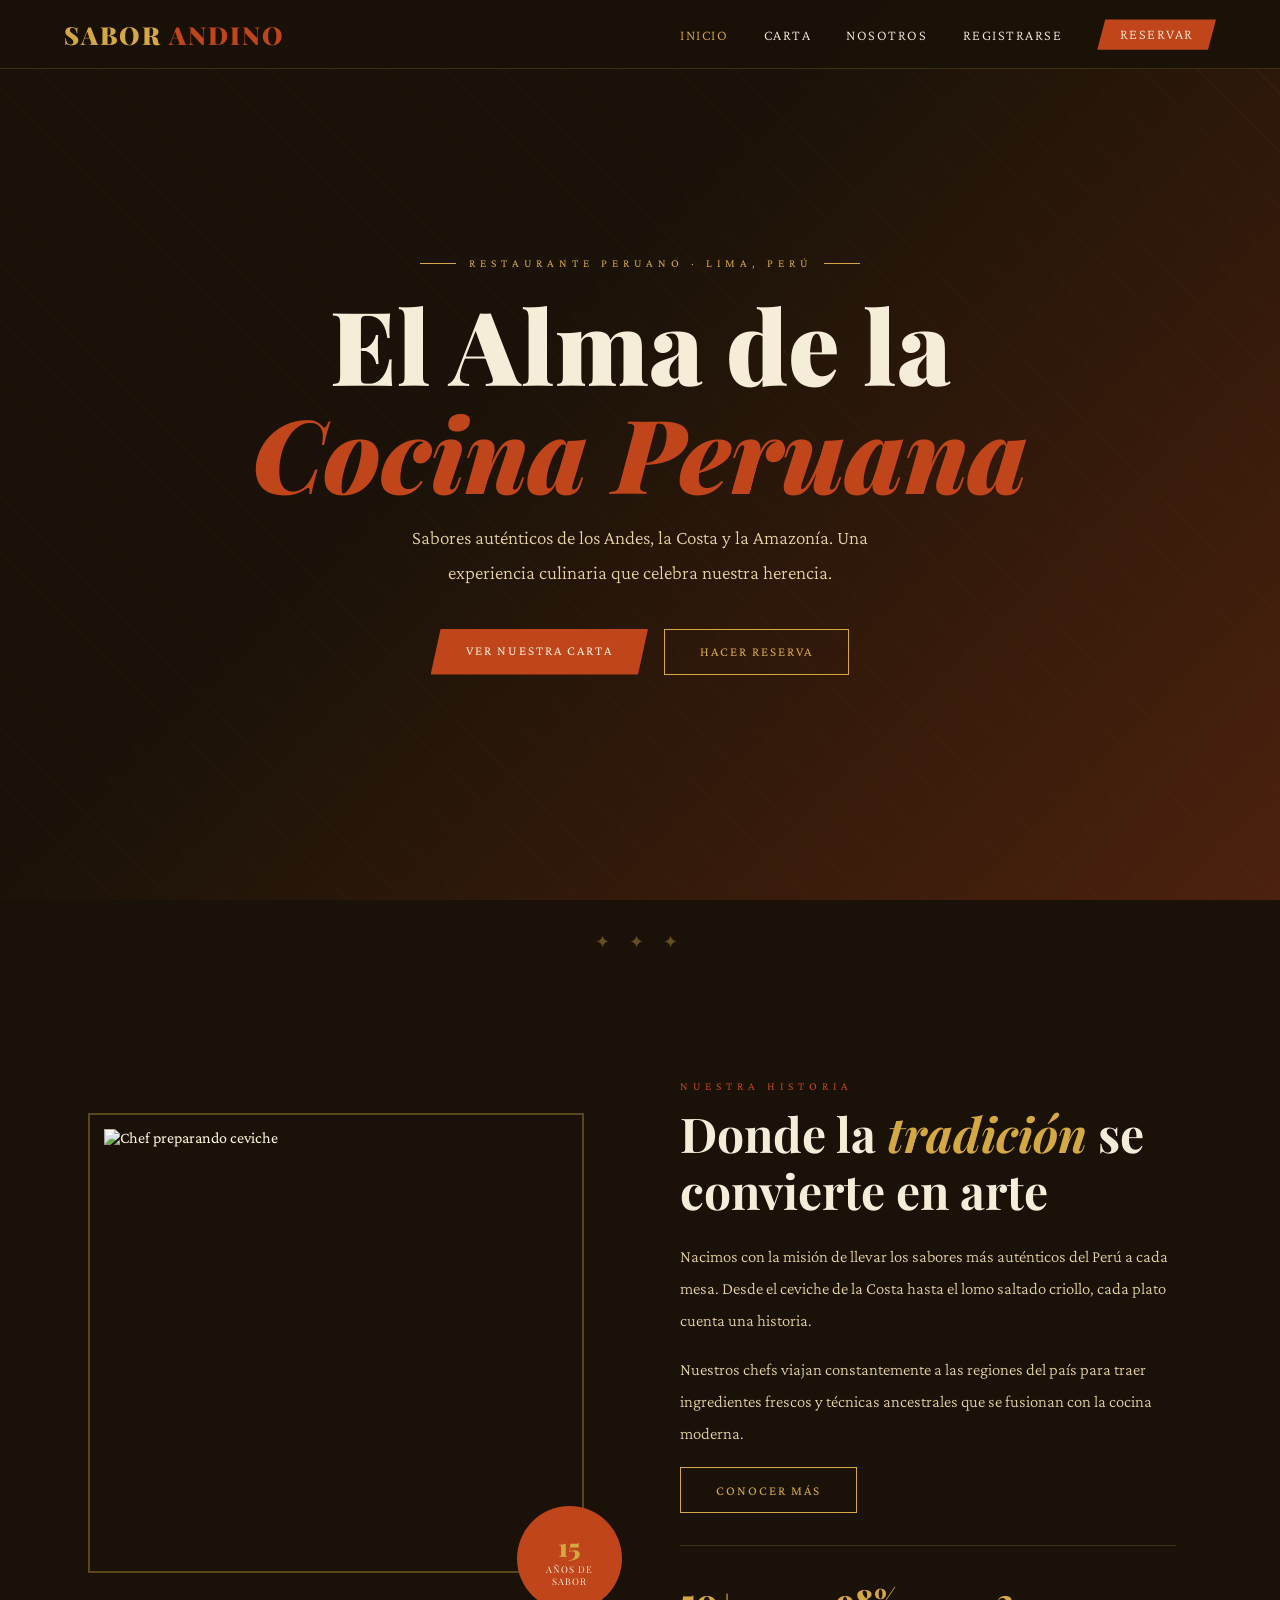
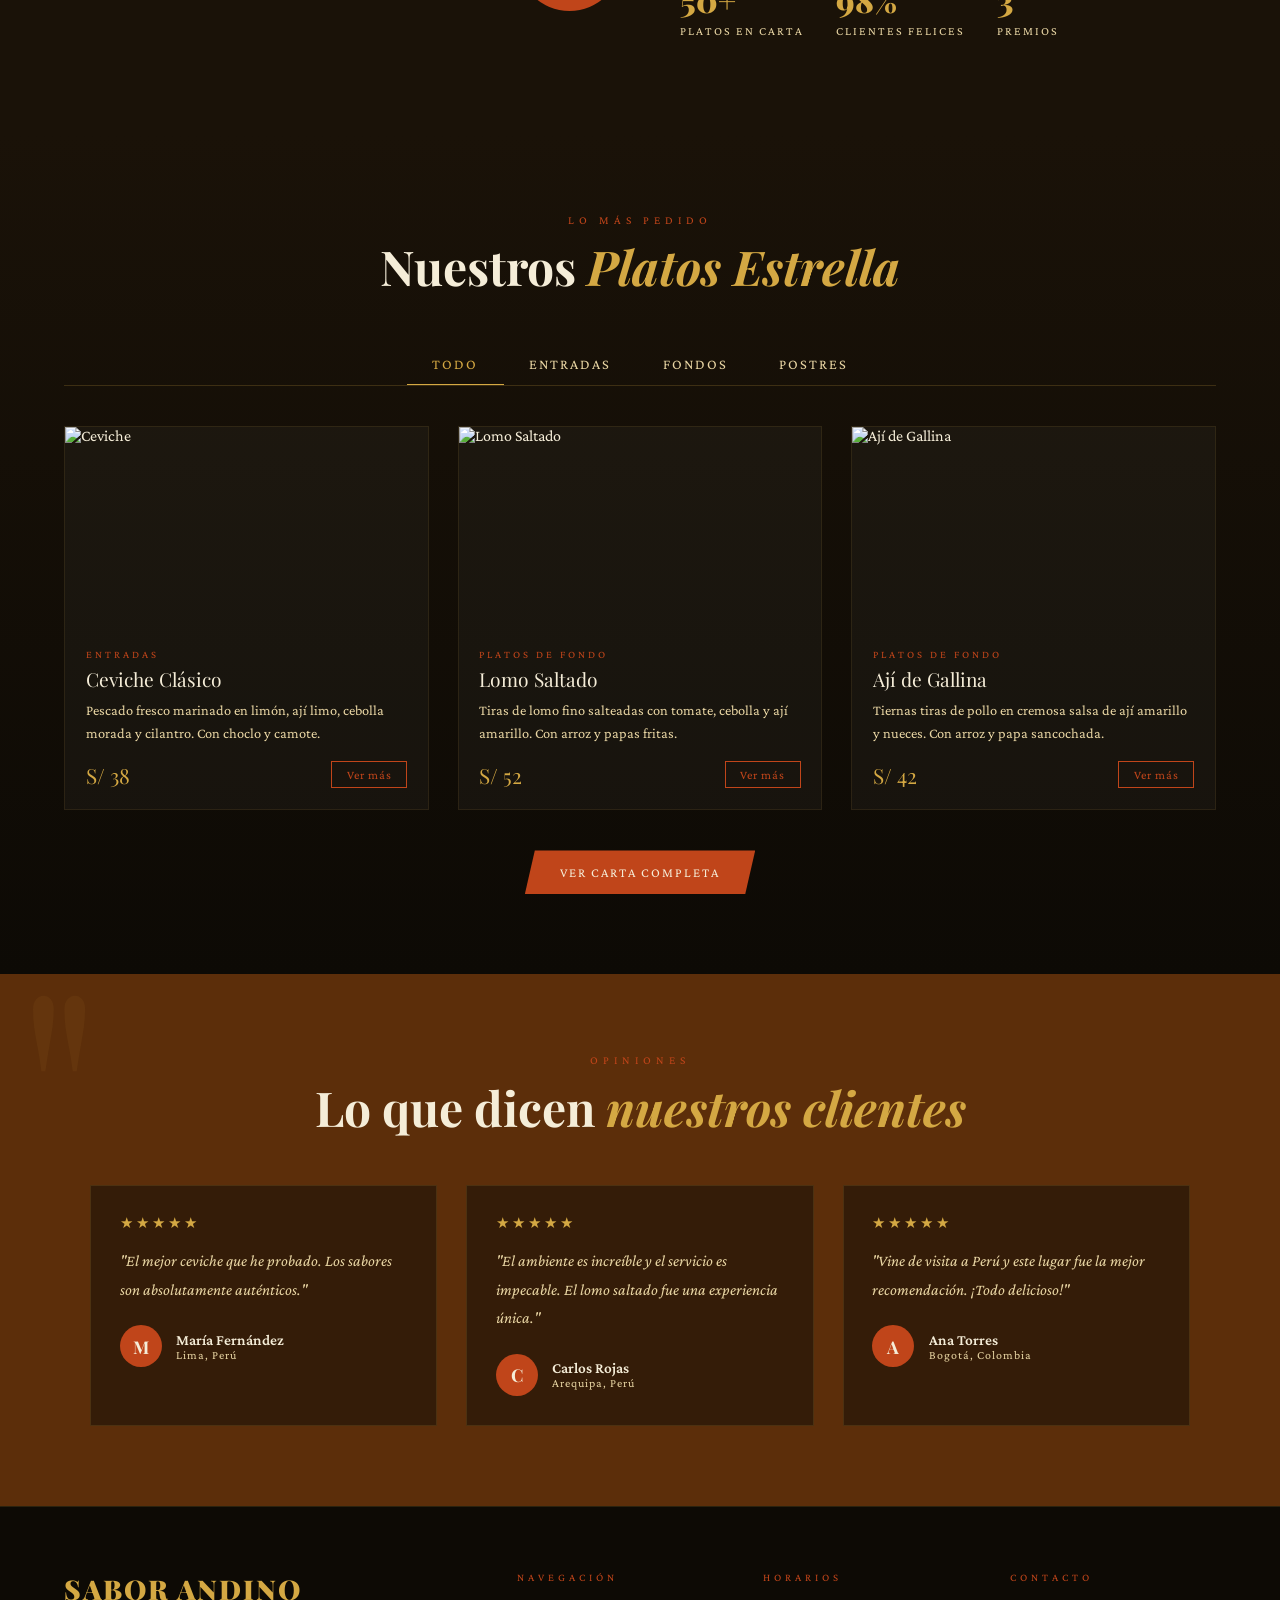
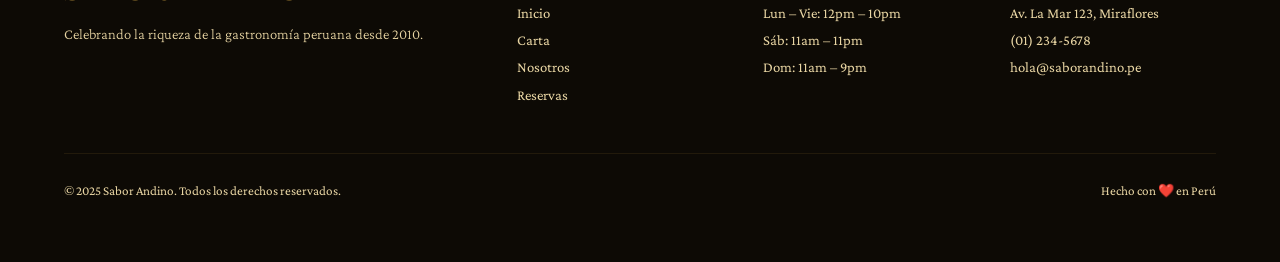
==== commit 3a3fe443: "Avance 3: conexión Supabase, registro y listado de clientes/reservas - Conectar formulario de reserv" ====
--- a/index.html
+++ b/index.html
@@ -16,11 +16,12 @@
 
   <!-- NAV -->
   <nav class="navbar" id="navbar">
-    <div class="nav-logo">Sabor <span>Andino</span></div>
+    <a href="index.html" class="nav-logo">Sabor <span>Andino</span></a>
     <ul class="nav-links">
       <li><a href="index.html" class="active">Inicio</a></li>
       <li><a href="menu.html">Carta</a></li>
       <li><a href="nosotros.html">Nosotros</a></li>
+      <li><a href="registro.html">Registrarse</a></li>
       <li><a href="reservas.html" class="btn-reserva">Reservar</a></li>
     </ul>
     <button class="hamburger" id="hamburger" aria-label="Abrir menú">
@@ -32,6 +33,7 @@
     <a href="index.html">Inicio</a>
     <a href="menu.html">Carta</a>
     <a href="nosotros.html">Nosotros</a>
+    <a href="registro.html">Registrarse</a>
     <a href="reservas.html" class="btn-reserva-m">Reservar Mesa</a>
   </nav>
 
